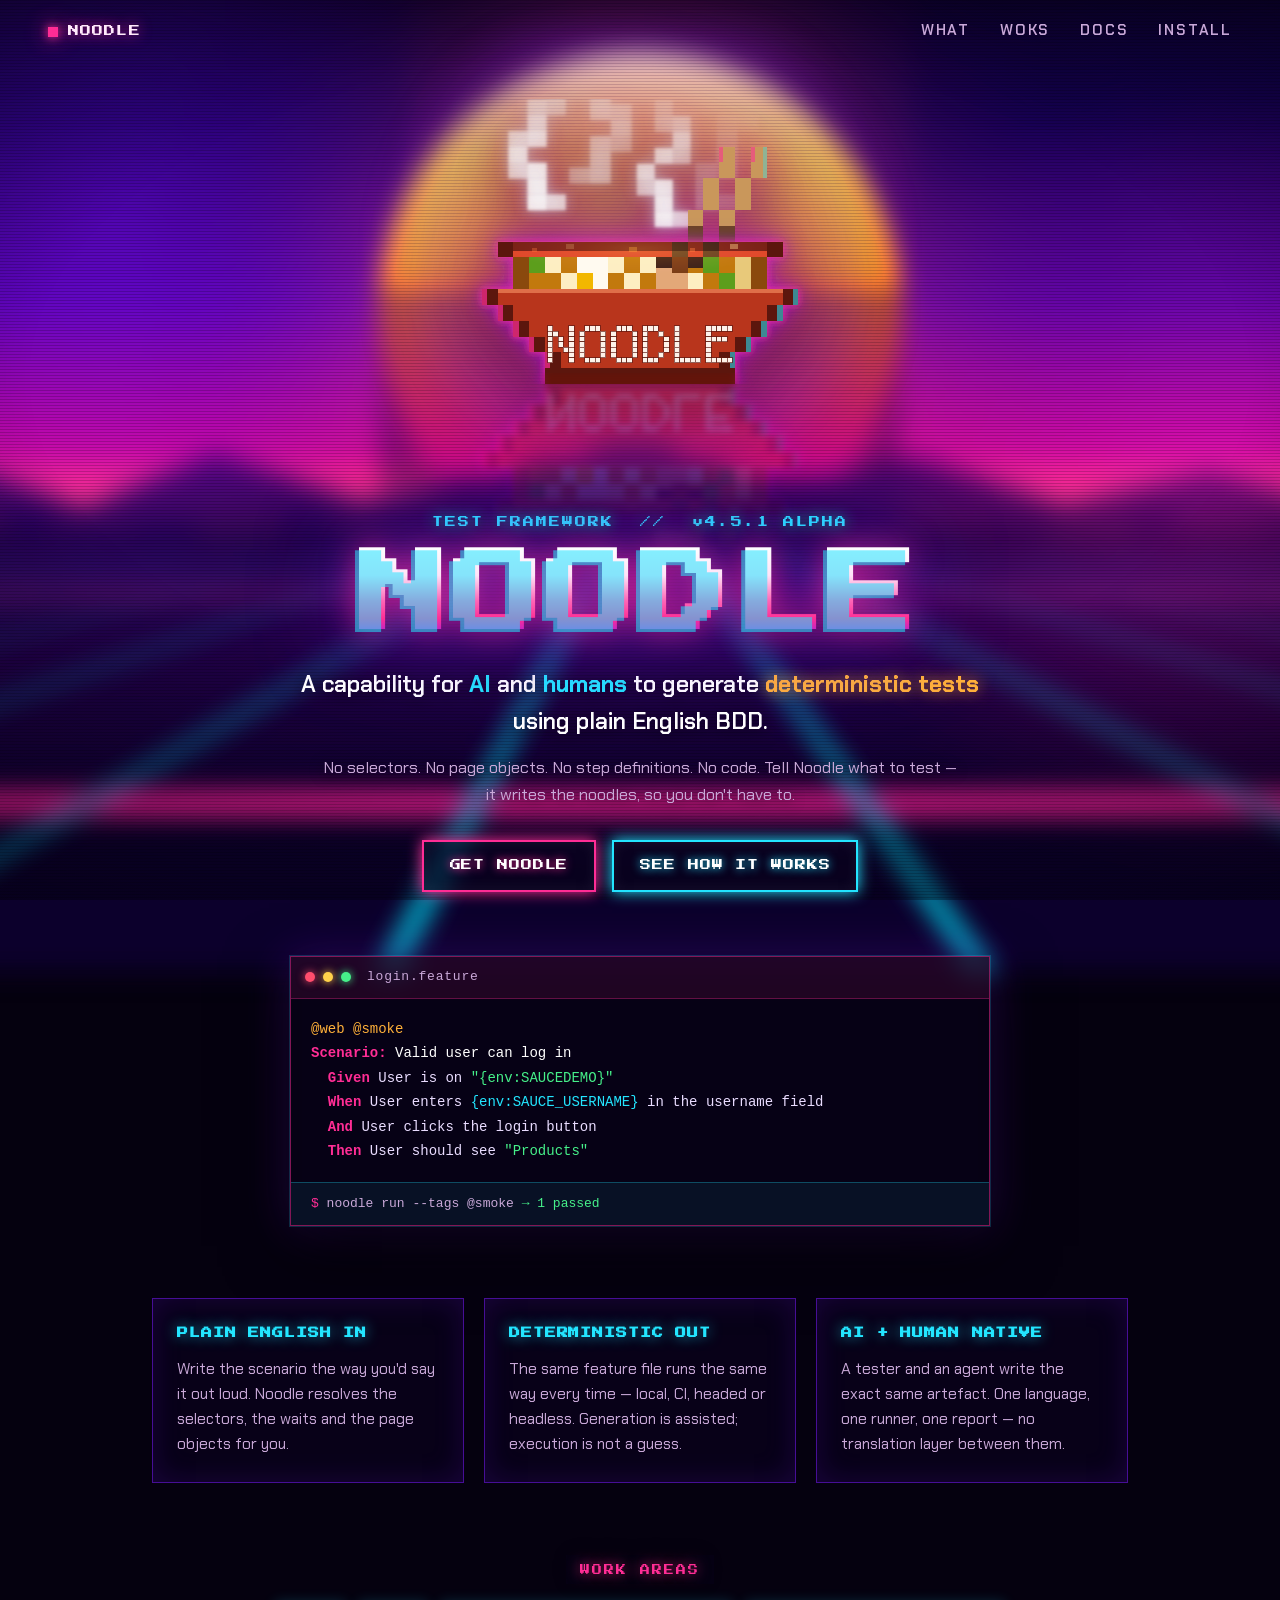
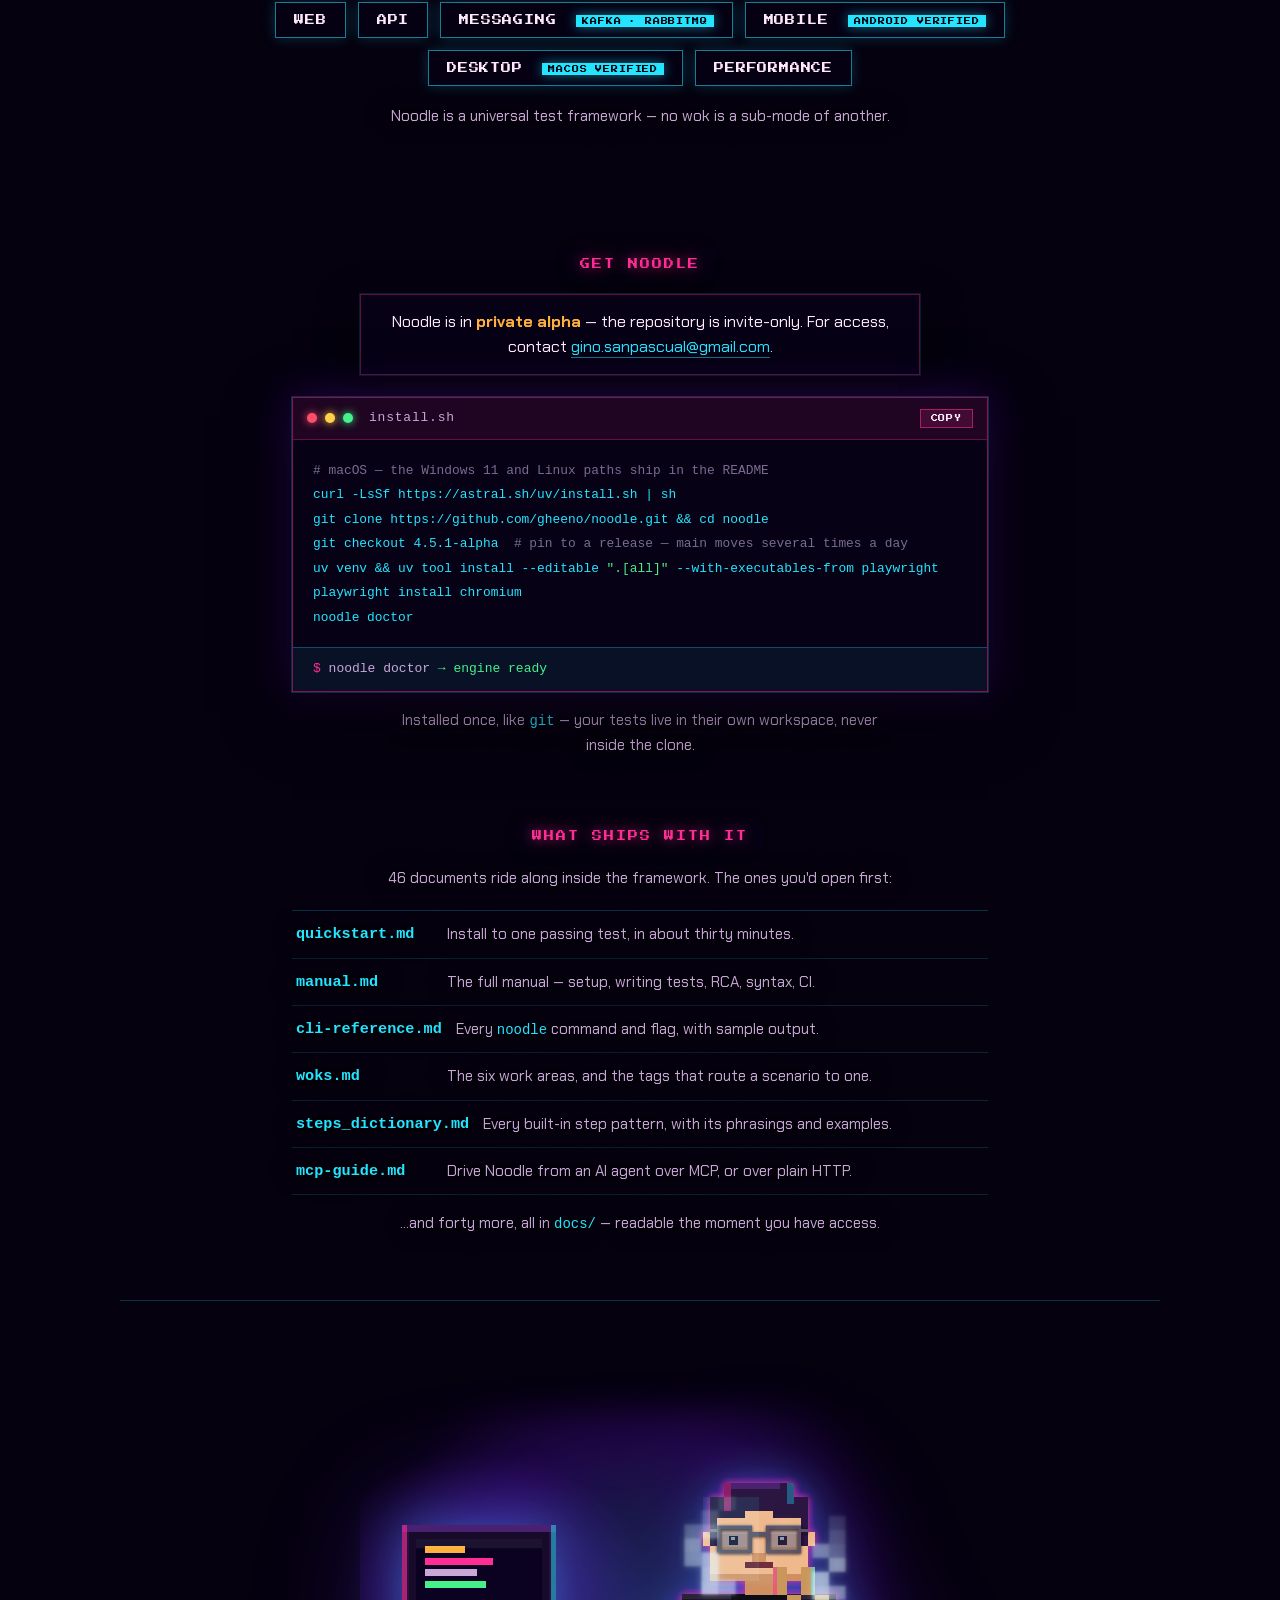
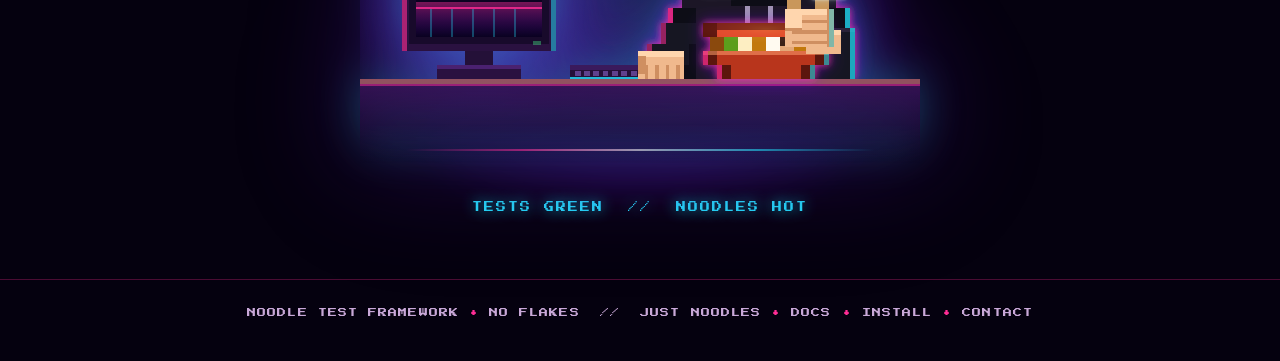
==== index.html @ cbca73c9 "NLANDING_0018 style:bumps the page to the 4.5.1-alpha release Tracks the new release tag across ever" ====
<!DOCTYPE html>
<html lang="en">
<head>
<meta charset="utf-8">
<meta name="viewport" content="width=device-width, initial-scale=1">
<title>Noodle — deterministic tests in plain English</title>
<meta name="description" content="Noodle test framework — a capability for AI and humans to generate deterministic tests using plain English BDD.">
<meta name="theme-color" content="#0b0221">

<meta property="og:title" content="Noodle — deterministic tests in plain English">
<meta property="og:description" content="A capability for AI and humans to generate deterministic tests using plain English BDD.">
<meta property="og:type" content="website">
<meta property="og:url" content="https://gheeno.github.io/noodle-landing/">
<meta property="og:image" content="https://gheeno.github.io/noodle-landing/assets/img/og-cover.png">
<meta property="og:image:width" content="1200">
<meta property="og:image:height" content="630">
<meta property="og:image:alt" content="Noodle — a pixel-art bowl of ramen over a synthwave horizon">
<meta name="twitter:card" content="summary_large_image">

<link rel="icon" href="assets/img/favicon.svg" type="image/svg+xml">
<link rel="preload" href="assets/fonts/press-start-2p-400.woff2" as="font" type="font/woff2" crossorigin>
<link rel="preload" href="assets/fonts/chakra-petch-600.woff2" as="font" type="font/woff2" crossorigin>
<link rel="stylesheet" href="assets/css/styles.css">
</head>
<body>

<!-- ============ blurred synthwave scene (background) ============ -->
<div class="scene" aria-hidden="true">
  <div class="sky"></div>
  <div class="stars"></div>
  <div class="sun"></div>
  <div class="city"></div>
  <div class="ridge"></div>
  <div class="floor"><div class="floor-grid"></div></div>
  <div class="haze haze-a"></div>
  <div class="haze haze-b"></div>
</div>

<!-- ============ crisp CRT overlay (not blurred) ============ -->
<div class="crt" aria-hidden="true">
  <div class="scanlines"></div>
  <div class="vignette"></div>
</div>

<!-- ============ foreground ============ -->
<header class="topbar">
  <a class="brand" href="#top">
    <span class="brand-dot"></span>
    <span class="brand-name">NOODLE</span>
  </a>
  <nav class="topnav">
    <a href="#what">What</a>
    <a href="#woks">Woks</a>
    <a href="#docs">Docs</a>
    <a href="#install">Install</a>
  </nav>
</header>

<main id="top">

  <section class="hero">

    <div class="logo-stage" data-parallax="18">
      <div class="logo-halo"></div>
      <img class="logo" src="assets/img/noodle-bowl-hot.svg"
           alt="Noodle: a pixel-art ramen bowl with steam rising from it"
           width="320" height="240">
      <img class="logo-reflection" src="assets/img/noodle-bowl-hot.svg" alt="" aria-hidden="true">
    </div>

    <!-- Tracks the latest release tag (`git tag --sort=-v:refname | head -1`),
         not main. The README tells pilot testers to pin to a tag, so main's
         version is never the one anyone is actually running. -->
    <p class="kicker">TEST FRAMEWORK &nbsp;//&nbsp; v4.5.1 ALPHA</p>

    <h1 class="wordmark" data-parallax="8">
      <span class="wordmark-text" data-text="NOODLE">NOODLE</span>
    </h1>

    <p class="tagline">
      A capability for <b>AI</b> and <b>humans</b> to generate
      <b class="hot">deterministic tests</b> using plain&nbsp;English&nbsp;BDD.
    </p>

    <p class="subtagline">
      No selectors. No page objects. No step definitions. No code.
      Tell Noodle what to test &mdash; it writes the noodles, so you don't have to.
    </p>

    <div class="cta-row">
      <a class="btn btn-hot" href="#install">GET NOODLE</a>
      <a class="btn btn-cool" href="#what">SEE HOW IT WORKS</a>
    </div>

    <div class="code-card" data-parallax="5">
      <div class="code-bar">
        <span class="led led-r"></span><span class="led led-y"></span><span class="led led-g"></span>
        <span class="code-file">login.feature</span>
      </div>
<pre class="code"><code><span class="c-tag">@web @smoke</span>
<span class="c-key">Scenario:</span> <span class="c-txt">Valid user can log in</span>
  <span class="c-key">Given</span> User is on <span class="c-str">"{env:SAUCEDEMO}"</span>
  <span class="c-key">When</span> User enters <span class="c-var">{env:SAUCE_USERNAME}</span> in the username field
  <span class="c-key">And</span> User clicks the login button
  <span class="c-key">Then</span> User should see <span class="c-str">"Products"</span></code></pre>
      <div class="code-foot"><span class="prompt">$</span> noodle run --tags @smoke <span class="ok">&rarr; 1 passed</span></div>
    </div>

  </section>

  <section class="strip" id="what">
    <article class="card">
      <h2>PLAIN ENGLISH IN</h2>
      <p>Write the scenario the way you'd say it out loud. Noodle resolves the
      selectors, the waits and the page objects for you.</p>
    </article>
    <article class="card">
      <h2>DETERMINISTIC OUT</h2>
      <p>The same feature file runs the same way every time &mdash; local, CI,
      headed or headless. Generation is assisted; execution is not a guess.</p>
    </article>
    <article class="card">
      <h2>AI + HUMAN NATIVE</h2>
      <p>A tester and an agent write the exact same artefact. One language,
      one runner, one report &mdash; no translation layer between them.</p>
    </article>
  </section>

  <section class="woks" id="woks">
    <p class="woks-label">WORK AREAS</p>
    <ul class="wok-list">
      <li>WEB</li>
      <li>API</li>
      <li>MESSAGING <span class="wok-note">KAFKA &middot; RABBITMQ</span></li>
      <li>MOBILE <span class="wok-note">ANDROID VERIFIED</span></li>
      <li>DESKTOP <span class="wok-note">MACOS VERIFIED</span></li>
      <li>PERFORMANCE</li>
    </ul>
    <p class="woks-note">Noodle is a universal test framework &mdash; no wok is a sub-mode of another.</p>
  </section>

  <section class="install" id="install">
    <p class="section-label">GET NOODLE</p>

    <p class="gate">
      Noodle is in <b>private alpha</b> &mdash; the repository is invite-only.
      For access, contact
      <a href="mailto:gino.sanpascual@gmail.com">gino.sanpascual@gmail.com</a>.
    </p>

    <div class="code-card">
      <div class="code-bar">
        <span class="led led-r"></span><span class="led led-y"></span><span class="led led-g"></span>
        <span class="code-file">install.sh</span>
        <button class="copy-btn" type="button" data-copy="#install-cmd">COPY</button>
      </div>
<pre class="code" id="install-cmd"><code><span class="c-cm"># macOS &mdash; the Windows 11 and Linux paths ship in the README</span>
curl -LsSf https://astral.sh/uv/install.sh | sh
git clone https://github.com/gheeno/noodle.git &amp;&amp; cd noodle
git checkout 4.5.1-alpha  <span class="c-cm"># pin to a release &mdash; main moves several times a day</span>
uv venv &amp;&amp; uv tool install --editable <span class="c-str">".[all]"</span> --with-executables-from playwright
playwright install chromium
noodle doctor</code></pre>
      <div class="code-foot"><span class="prompt">$</span> noodle doctor <span class="ok">&rarr; engine ready</span></div>
    </div>

    <p class="gate-note">
      Installed once, like <code>git</code> &mdash; your tests live in their own
      workspace, never inside the clone.
    </p>
  </section>

  <section class="docs" id="docs">
    <p class="section-label">WHAT SHIPS WITH IT</p>
    <p class="docs-intro">
      46 documents ride along inside the framework. The ones you'd open first:
    </p>

    <ul class="docs-list">
      <li><b>quickstart.md</b> <span>Install to one passing test, in about thirty minutes.</span></li>
      <li><b>manual.md</b> <span>The full manual &mdash; setup, writing tests, RCA, syntax, CI.</span></li>
      <li><b>cli-reference.md</b> <span>Every <code>noodle</code> command and flag, with sample output.</span></li>
      <li><b>woks.md</b> <span>The six work areas, and the tags that route a scenario to one.</span></li>
      <li><b>steps_dictionary.md</b> <span>Every built-in step pattern, with its phrasings and examples.</span></li>
      <li><b>mcp-guide.md</b> <span>Drive Noodle from an AI agent over MCP, or over plain HTTP.</span></li>
    </ul>

    <p class="docs-note">
      &hellip;and forty more, all in <code>docs/</code> &mdash; readable
      the moment you have access.
    </p>
  </section>

  <section class="desk" id="desk">
    <div class="desk-stage" data-parallax="10">
      <img class="desk-art" src="assets/img/guy-eating-ramen.svg"
           alt="Pixel art: a developer in glasses eating a bowl of ramen at his desk while a passing test run glows green on his CRT monitor"
           width="480" height="360" loading="lazy" decoding="async">
    </div>
    <p class="desk-caption">TESTS GREEN &nbsp;//&nbsp; NOODLES HOT</p>
  </section>

</main>

<footer class="footer">
  <span>NOODLE TEST FRAMEWORK</span>
  <span class="sep">&bull;</span>
  <span>NO FLAKES &nbsp;//&nbsp; JUST NOODLES</span>
  <span class="sep">&bull;</span>
  <a href="#docs">DOCS</a>
  <span class="sep">&bull;</span>
  <a href="#install">INSTALL</a>
  <span class="sep">&bull;</span>
  <a href="mailto:gino.sanpascual@gmail.com">CONTACT</a>
</footer>

<script src="assets/js/main.js"></script>
</body>
</html>
---- assets/css/styles.css ----
/* ==========================================================================
   Noodle — landing page
   80s synthwave / cyberpunk. Blurred scene behind, crisp pixel art in front.
   ========================================================================== */

/* --- self-hosted fonts (SIL Open Font License, see assets/fonts/README.md) --- */

@font-face {
  font-family: 'Press Start 2P';
  src: url('../fonts/press-start-2p-400.woff2') format('woff2');
  font-weight: 400;
  font-style: normal;
  font-display: swap;
}

@font-face {
  font-family: 'Chakra Petch';
  src: url('../fonts/chakra-petch-400.woff2') format('woff2');
  font-weight: 400;
  font-style: normal;
  font-display: swap;
}

@font-face {
  font-family: 'Chakra Petch';
  src: url('../fonts/chakra-petch-600.woff2') format('woff2');
  font-weight: 600;
  font-style: normal;
  font-display: swap;
}

@font-face {
  font-family: 'Chakra Petch';
  src: url('../fonts/chakra-petch-700.woff2') format('woff2');
  font-weight: 700;
  font-style: normal;
  font-display: swap;
}

:root {
  --ink:        #05010f;
  --ink-2:      #0b0221;
  --magenta:    #ff2d95;
  --cyan:       #23e5ff;
  --violet:     #7a1bff;
  --amber:      #ffb03a;
  --paper:      #ffe9fb;
  --paper-dim:  #c9a8d8;

  --pixel: 'Press Start 2P', 'Courier New', monospace;
  --ui:    'Chakra Petch', 'Trebuchet MS', system-ui, sans-serif;
  --mono:  ui-monospace, 'SF Mono', 'JetBrains Mono', Menlo, Consolas, monospace;

  --horizon: 60%;
}

* { box-sizing: border-box; }

[hidden] { display: none !important; }

html { scroll-behavior: smooth; }

body {
  margin: 0;
  min-height: 100vh;
  background: var(--ink);
  color: var(--paper);
  font-family: var(--ui);
  font-size: 17px;
  line-height: 1.6;
  overflow-x: hidden;
  -webkit-font-smoothing: antialiased;
}

/* ==========================================================================
   1. The scene — everything in here is blurred
   ========================================================================== */

.scene {
  position: fixed;
  inset: -8%;                       /* overscan so blurred edges stay off-screen */
  z-index: 0;
  overflow: hidden;
  filter: blur(13px) saturate(1.45);
  transform: translateZ(0);
}

.sky {
  position: absolute;
  inset: 0;
  background:
    linear-gradient(180deg,
      #04010d   0%,
      #10033a  18%,
      #3d0a78  36%,
      #94157a  50%,
      #ff5f7d  57%,
      #ffc861  60%,
      #2a0246  64%,
      #12022c 100%);
}

.stars {
  position: absolute;
  left: 0; right: 0; top: 0; height: 46%;
  background-image:
    radial-gradient(2px 2px at 12% 18%, #fff, transparent),
    radial-gradient(2px 2px at 27% 42%, #cfe9ff, transparent),
    radial-gradient(2px 2px at 41%  9%, #fff, transparent),
    radial-gradient(3px 3px at 58% 27%, #ffd6f2, transparent),
    radial-gradient(2px 2px at 71% 13%, #fff, transparent),
    radial-gradient(2px 2px at 83% 35%, #cfe9ff, transparent),
    radial-gradient(2px 2px at 92% 20%, #fff, transparent),
    radial-gradient(2px 2px at 5%  48%, #fff, transparent);
  opacity: .8;
}

/* the big sinking sun */
.sun {
  position: absolute;
  left: 50%;
  bottom: calc(100% - var(--horizon) - 2%);
  width: 58vmin;
  height: 58vmin;
  transform: translateX(-50%);
  border-radius: 50%;
  background: linear-gradient(180deg,
    #fffbd6  0%,
    #ffe066 20%,
    #ff9a3d 46%,
    #ff2d95 76%,
    #c81ad6 100%);
  box-shadow: 0 0 22vmin rgba(255, 90, 140, .55);
}

.sun::after {                       /* the classic banding across the lower half */
  content: '';
  position: absolute;
  inset: 44% 0 0 0;
  background: repeating-linear-gradient(180deg,
    transparent 0 11px,
    rgba(22, 2, 48, .9) 11px 20px);
}

/* skyline sitting on the horizon */
.city {
  position: absolute;
  left: -5%; right: -5%;
  top: calc(var(--horizon) - 70px);
  height: 70px;
  background: linear-gradient(180deg, #2b0a52, #150330);
  clip-path: polygon(
    0% 100%,  0% 62%,  3% 62%,  3% 40%,  7% 40%,  7% 72%, 11% 72%,
    11% 30%, 14% 30%, 14% 66%, 19% 66%, 19% 48%, 23% 48%, 23% 78%,
    28% 78%, 28% 34%, 31% 34%, 31% 70%, 36% 70%, 36% 55%, 40% 55%,
    40% 80%, 45% 80%, 45% 26%, 48% 26%, 48% 64%, 53% 64%, 53% 44%,
    57% 44%, 57% 76%, 62% 76%, 62% 36%, 66% 36%, 66% 68%, 71% 68%,
    71% 50%, 75% 50%, 75% 82%, 80% 82%, 80% 32%, 83% 32%, 83% 70%,
    88% 70%, 88% 54%, 92% 54%, 92% 74%, 96% 74%, 96% 44%, 100% 44%,
    100% 100%);
}

/* mountain ridge just behind it */
.ridge {
  position: absolute;
  left: -5%; right: -5%;
  top: calc(var(--horizon) - 130px);
  height: 130px;
  background: linear-gradient(180deg, rgba(58, 10, 96, .9), rgba(20, 3, 48, .95));
  clip-path: polygon(
    0% 100%, 0% 70%, 9% 34%, 16% 62%, 24% 22%, 33% 58%, 41% 40%,
    50% 8%, 58% 46%, 67% 26%, 76% 60%, 85% 36%, 93% 64%, 100% 46%,
    100% 100%);
}

/* neon horizon line */
.city::after {
  content: '';
  position: absolute;
  left: 0; right: 0; bottom: -3px;
  height: 3px;
  background: linear-gradient(90deg, var(--cyan), #fff, var(--magenta));
}

/* the perspective floor */
.floor {
  position: absolute;
  left: 0; right: 0;
  top: var(--horizon);
  bottom: 0;
  overflow: hidden;
  perspective: 190px;
  perspective-origin: 50% 0%;
  background: linear-gradient(180deg, #22043f 0%, #0a0120 70%);
}

.floor-grid {
  position: absolute;
  left: -60%; right: -60%;
  top: 0;
  height: 340%;
  transform: rotateX(70deg);
  transform-origin: 50% 0;
  background-image:
    repeating-linear-gradient(90deg, rgba(60, 240, 255, .9) 0 3px, transparent 3px 84px),
    repeating-linear-gradient(0deg,  rgba(255, 60, 160, .9) 0 3px, transparent 3px 84px);
  animation: floor-scroll 2.4s linear infinite;
}

@keyframes floor-scroll {
  to { background-position: 0 84px, 0 84px; }
}

/* drifting colour haze */
.haze {
  position: absolute;
  width: 70vmax;
  height: 70vmax;
  border-radius: 50%;
  mix-blend-mode: screen;
  opacity: .3;
}

.haze-a {
  left: -18vmax; top: -12vmax;
  background: radial-gradient(circle, rgba(122, 27, 255, .85), transparent 62%);
  animation: drift-a 22s ease-in-out infinite alternate;
}

.haze-b {
  right: -22vmax; top: 8vmax;
  background: radial-gradient(circle, rgba(255, 45, 149, .7), transparent 62%);
  animation: drift-b 27s ease-in-out infinite alternate;
}

@keyframes drift-a { to { transform: translate3d(12vmax, 8vmax, 0) scale(1.15); } }
@keyframes drift-b { to { transform: translate3d(-14vmax, 6vmax, 0) scale(1.1); } }

/* ==========================================================================
   2. CRT overlay — sharp, sits above the blur, below the content
   ========================================================================== */

.crt {
  position: fixed;
  inset: 0;
  z-index: 1;
  pointer-events: none;
}

.scanlines {
  position: absolute;
  inset: 0;
  background: repeating-linear-gradient(180deg,
    rgba(0, 0, 0, .30) 0 1px,
    transparent 1px 3px);
  opacity: .6;
}

.vignette {
  position: absolute;
  inset: 0;
  background: radial-gradient(125% 95% at 50% 42%,
    transparent 38%, rgba(3, 0, 12, .82) 100%);
}

/* one-off CRT power-on wipe */
body.booting main,
body.booting .topbar,
body.booting .footer { animation: boot-in .9s ease-out both; }

@keyframes boot-in {
  0%   { opacity: 0; transform: scaleY(.004); filter: brightness(4); }
  35%  { opacity: 1; transform: scaleY(.004); filter: brightness(4); }
  60%  { transform: scaleY(1); filter: brightness(1.8); }
  100% { transform: scaleY(1); filter: brightness(1); }
}

/* ==========================================================================
   3. Foreground chrome
   ========================================================================== */

.topbar, main, .footer { position: relative; z-index: 3; }

.topbar {
  display: flex;
  align-items: center;
  justify-content: space-between;
  gap: 16px;
  padding: 18px clamp(16px, 4vw, 48px);
}

.brand {
  display: inline-flex;
  align-items: center;
  gap: 10px;
  text-decoration: none;
  font-family: var(--pixel);
  font-size: 11px;
  letter-spacing: .1em;
  color: var(--paper);
}

.brand-dot {
  width: 10px; height: 10px;
  background: var(--magenta);
  box-shadow: 0 0 10px var(--magenta), 0 0 22px var(--magenta);
  animation: blip 2.2s ease-in-out infinite;
}

@keyframes blip { 0%, 100% { opacity: 1; } 50% { opacity: .35; } }

.brand-name { text-shadow: 0 0 14px rgba(255, 45, 149, .8); }

.topnav {
  display: flex;
  gap: clamp(14px, 3vw, 30px);
  font-weight: 600;
  font-size: 15px;
  letter-spacing: .12em;
  text-transform: uppercase;
}

.topnav a {
  color: var(--paper-dim);
  text-decoration: none;
  padding-bottom: 2px;
  border-bottom: 1px solid transparent;
  transition: color .2s, border-color .2s, text-shadow .2s;
}

.topnav a:hover {
  color: var(--cyan);
  border-bottom-color: var(--cyan);
  text-shadow: 0 0 12px rgba(35, 229, 255, .9);
}

/* ==========================================================================
   4. Hero
   ========================================================================== */

.hero {
  max-width: 960px;
  margin: 0 auto;
  padding: clamp(18px, 4vh, 48px) clamp(18px, 5vw, 32px) 72px;
  text-align: center;
}

/* --- the bowl ------------------------------------------------------------ */

.logo-stage {
  position: relative;
  width: min(380px, 70vw);
  margin: 0 auto clamp(90px, 14vw, 130px);
}

.logo-halo {
  position: absolute;
  left: 50%; top: 52%;
  width: 155%; height: 155%;
  transform: translate(-50%, -50%);
  background: radial-gradient(circle,
    rgba(255, 122, 61, .26) 0%,
    rgba(255, 45, 149, .28) 34%,
    rgba(122, 27, 255, .20) 56%,
    transparent 72%);
  filter: blur(14px);
  animation: halo 3.6s ease-in-out infinite;
  pointer-events: none;
}

@keyframes halo {
  0%, 100% { opacity: .7; transform: translate(-50%, -50%) scale(1); }
  50%      { opacity: 1;  transform: translate(-50%, -50%) scale(1.09); }
}

.logo {
  position: relative;
  display: block;
  width: 100%;
  height: auto;
  image-rendering: pixelated;
  filter:
    drop-shadow(0 0 20px rgba(255, 45, 149, .55))
    drop-shadow(0 0 52px rgba(122, 27, 255, .45))
    drop-shadow(0 16px 26px rgba(0, 0, 0, .65));
  animation: float 5.5s ease-in-out infinite;
}

@keyframes float {
  0%, 100% { transform: translateY(0)     rotate(-.5deg); }
  50%      { transform: translateY(-15px) rotate(.5deg); }
}

.logo-reflection {
  position: absolute;
  left: 0;
  top: 96%;
  width: 100%;
  height: auto;
  image-rendering: pixelated;
  transform: scaleY(-1);
  opacity: .32;
  filter: blur(3px) saturate(1.4);
  -webkit-mask-image: linear-gradient(to bottom, transparent 34%, #000 100%);
  mask-image: linear-gradient(to bottom, transparent 34%, #000 100%);
  pointer-events: none;
}

/* --- wordmark ------------------------------------------------------------ */

.kicker {
  margin: 0 0 14px;
  font-family: var(--pixel);
  font-size: clamp(8px, 1.6vw, 11px);
  letter-spacing: .18em;
  color: var(--cyan);
  text-shadow:
    0 0 14px rgba(35, 229, 255, .9),
    0 2px 10px rgba(3, 0, 12, .95),
    0 0 26px rgba(3, 0, 12, .8);
}

.wordmark {
  margin: 0 0 22px;
  font-family: var(--pixel);
  font-size: clamp(2.1rem, 9.2vw, 5.6rem);
  line-height: 1.1;
  letter-spacing: .04em;
}

.wordmark-text {
  position: relative;
  display: inline-block;
  background: linear-gradient(180deg,
    #ffffff 0%, #ffe3f7 30%, #ff65b6 56%, #ff2d95 74%, #7a1bff 100%);
  -webkit-background-clip: text;
  background-clip: text;
  color: transparent;
  -webkit-text-fill-color: transparent;
  filter:
    drop-shadow(0 0 16px rgba(255, 45, 149, .65))
    drop-shadow(0 0 44px rgba(122, 27, 255, .55));
}

/* chromatic-aberration ghost */
.wordmark-text::before {
  content: attr(data-text);
  position: absolute;
  left: -4px; top: 3px;
  z-index: -1;
  color: var(--cyan);
  -webkit-text-fill-color: var(--cyan);
  background: none;
  opacity: .55;
  filter: blur(.4px);
}

.tagline {
  max-width: 720px;
  margin: 0 auto 14px;
  font-size: clamp(1.05rem, 2.4vw, 1.45rem);
  font-weight: 600;
  color: #fff;
  text-shadow: 0 2px 18px rgba(0, 0, 0, .8);
}

.tagline b { color: var(--cyan); font-weight: 700; }
.tagline .hot { color: var(--amber); text-shadow: 0 0 16px rgba(255, 176, 58, .8); }

.subtagline {
  max-width: 640px;
  margin: 0 auto 32px;
  font-size: clamp(.95rem, 1.9vw, 1.05rem);
  color: var(--paper-dim);
  text-shadow: 0 2px 14px rgba(0, 0, 0, .85);
}

/* --- buttons ------------------------------------------------------------- */

.cta-row {
  display: flex;
  flex-wrap: wrap;
  gap: 16px;
  justify-content: center;
  margin-bottom: clamp(40px, 7vw, 64px);
}

.btn {
  --glow: var(--magenta);
  position: relative;
  display: inline-block;
  padding: 15px 26px;
  font-family: var(--pixel);
  font-size: clamp(9px, 1.5vw, 11px);
  letter-spacing: .08em;
  text-decoration: none;
  color: #fff;
  background: rgba(10, 2, 30, .55);
  border: 2px solid var(--glow);
  box-shadow: 0 0 14px var(--glow), inset 0 0 14px rgba(255, 255, 255, .07);
  text-shadow: 0 0 10px var(--glow);
  backdrop-filter: blur(4px);
  transition: transform .15s, box-shadow .2s, background .2s;
}

.btn:hover {
  transform: translateY(-3px);
  background: rgba(255, 255, 255, .10);
  box-shadow: 0 0 26px var(--glow), 0 0 60px var(--glow), inset 0 0 18px rgba(255, 255, 255, .12);
}

.btn:active { transform: translateY(0); }

.btn-hot  { --glow: var(--magenta); }
.btn-cool { --glow: var(--cyan); }

/* --- code card ----------------------------------------------------------- */

.code-card {
  max-width: 700px;
  margin: 0 auto;
  text-align: left;
  background: rgba(8, 2, 24, .72);
  border: 1px solid rgba(255, 45, 149, .5);
  box-shadow:
    0 0 0 1px rgba(35, 229, 255, .18),
    0 20px 60px rgba(0, 0, 0, .7),
    0 0 42px rgba(122, 27, 255, .3);
  backdrop-filter: blur(7px);
}

.code-bar {
  display: flex;
  align-items: center;
  gap: 8px;
  padding: 10px 14px;
  border-bottom: 1px solid rgba(255, 45, 149, .3);
  background: rgba(255, 45, 149, .10);
}

.led { width: 10px; height: 10px; border-radius: 50%; }
.led-r { background: #ff4d6d; box-shadow: 0 0 8px #ff4d6d; }
.led-y { background: #ffd24a; box-shadow: 0 0 8px #ffd24a; }
.led-g { background: #46f08a; box-shadow: 0 0 8px #46f08a; }

.code-file {
  margin-left: 8px;
  font-family: var(--mono);
  font-size: 13px;
  letter-spacing: .06em;
  color: var(--paper-dim);
}

.code {
  margin: 0;
  padding: 18px 20px;
  overflow-x: auto;
  font-family: var(--mono);
  font-size: clamp(12px, 2.2vw, 14px);
  line-height: 1.75;
  color: #e9dcff;
}

.c-tag { color: var(--amber); }
.c-key { color: var(--magenta); font-weight: 600; }
.c-str { color: #46f08a; }
.c-var { color: var(--cyan); }
.c-txt { color: #fff; }

.code-foot {
  padding: 11px 20px;
  border-top: 1px solid rgba(35, 229, 255, .28);
  background: rgba(35, 229, 255, .07);
  font-family: var(--mono);
  font-size: 13px;
  color: var(--paper-dim);
}

.prompt { color: var(--magenta); }
.ok { color: #46f08a; }

/* ==========================================================================
   5. Feature strip + woks
   ========================================================================== */

.strip {
  display: grid;
  grid-template-columns: repeat(auto-fit, minmax(240px, 1fr));
  gap: 20px;
  max-width: 1040px;
  margin: 0 auto;
  padding: 0 clamp(18px, 5vw, 32px) 72px;
}

.card {
  padding: 26px 24px;
  background: rgba(10, 2, 30, .6);
  border: 1px solid rgba(122, 27, 255, .55);
  box-shadow: inset 0 0 30px rgba(122, 27, 255, .16);
  backdrop-filter: blur(6px);
  transition: transform .2s, border-color .2s, box-shadow .2s;
}

.card:hover {
  transform: translateY(-4px);
  border-color: var(--cyan);
  box-shadow: 0 0 28px rgba(35, 229, 255, .3), inset 0 0 30px rgba(35, 229, 255, .12);
}

.card h2 {
  margin: 0 0 12px;
  font-family: var(--pixel);
  font-size: 11px;
  letter-spacing: .08em;
  line-height: 1.7;
  color: var(--cyan);
  text-shadow: 0 0 14px rgba(35, 229, 255, .7);
}

.card p { margin: 0; font-size: .98rem; color: var(--paper-dim); }

.woks {
  max-width: 1040px;
  margin: 0 auto;
  padding: 0 clamp(18px, 5vw, 32px) 64px;
  text-align: center;
}

.woks-label {
  display: inline-block;
  padding: 7px 14px 6px;
  background: rgba(8, 2, 24, .7);
  backdrop-filter: blur(5px);
  margin: 0 0 18px;
  font-family: var(--pixel);
  font-size: 10px;
  letter-spacing: .2em;
  color: var(--magenta);
  text-shadow:
    0 0 14px rgba(255, 45, 149, .85),
    0 2px 10px rgba(3, 0, 12, .95),
    0 0 26px rgba(3, 0, 12, .85);
}

.wok-list {
  display: flex;
  flex-wrap: wrap;
  gap: 12px;
  justify-content: center;
  margin: 0 0 18px;
  padding: 0;
  list-style: none;
}

.wok-list li {
  padding: 9px 18px;
  font-family: var(--pixel);
  font-size: 10px;
  letter-spacing: .08em;
  color: var(--paper);
  border: 1px solid rgba(35, 229, 255, .55);
  background: rgba(8, 2, 24, .62);
  box-shadow: 0 0 14px rgba(35, 229, 255, .2);
  backdrop-filter: blur(5px);
}

/* Every wok ships. Three of them carry a chip narrowing what the wok covers —
   how far it has been verified in the wild, or which backends it speaks to —
   so the limit is stated rather than the wok hidden. */

.wok-note {
  display: inline-block;
  margin-left: 9px;
  padding: 3px 6px 2px;
  vertical-align: baseline;
  font-size: 7px;
  line-height: 1;
  letter-spacing: .12em;
  color: var(--ink);
  background: var(--cyan);
  box-shadow: 0 0 12px rgba(35, 229, 255, .5);
}

.woks-note { margin: 0; font-size: .95rem; color: var(--paper-dim); }

/* Body copy laid straight onto the scene. The sun is a fixed layer, so as the
   page scrolls it ends up behind different paragraphs; a dark halo keeps them
   readable wherever it lands. */
.woks-note,
.gate-note,
.docs-intro,
.docs-note,
.docs-list li {
  text-shadow:
    0 0 6px  rgba(3, 0, 12, 1),
    0 0 12px rgba(3, 0, 12, 1),
    0 2px 10px rgba(3, 0, 12, .95),
    0 0 26px rgba(3, 0, 12, .9);
}

/* ==========================================================================
   5b. Desk scene — the guy eating ramen at his terminal
   The art is a self-animating SVG (see the CSS inside it); everything here is
   just the stage it sits on — glow underneath, neon plinth, reflection.
   ========================================================================== */

.desk {
  max-width: 1040px;
  margin: 0 auto;
  padding: 56px clamp(18px, 5vw, 32px) 64px;
  border-top: 1px solid rgba(35, 229, 255, .22);
  text-align: center;
}

.desk-stage {
  position: relative;
  width: min(560px, 92vw);
  margin: 0 auto;
}

/* warm pool of light under the desk, same idea as the bowl's halo */
.desk-stage::before {
  content: '';
  position: absolute;
  left: 50%; top: 58%;
  width: 118%; height: 92%;
  transform: translate(-50%, -50%);
  background: radial-gradient(circle,
    rgba(35, 229, 255, .20) 0%,
    rgba(122, 27, 255, .22) 42%,
    transparent 70%);
  filter: blur(16px);
  animation: halo 4.4s ease-in-out infinite;
  pointer-events: none;
}

/* the neon line the desk stands on */
.desk-stage::after {
  content: '';
  position: absolute;
  left: 8%; right: 8%;
  bottom: 6%;
  height: 2px;
  background: linear-gradient(90deg,
    transparent, var(--magenta), #fff, var(--cyan), transparent);
  opacity: .55;
  filter: blur(.5px);
  pointer-events: none;
}

.desk-art {
  position: relative;
  display: block;
  width: 100%;
  height: auto;
  image-rendering: pixelated;
  filter:
    drop-shadow(0 0 22px rgba(35, 229, 255, .35))
    drop-shadow(0 0 54px rgba(122, 27, 255, .45))
    drop-shadow(0 14px 24px rgba(0, 0, 0, .6));
}

.desk-caption {
  margin: 22px 0 0;
  font-family: var(--pixel);
  font-size: clamp(8px, 1.6vw, 10px);
  letter-spacing: .2em;
  color: var(--cyan);
  text-shadow:
    0 0 14px rgba(35, 229, 255, .85),
    0 2px 10px rgba(3, 0, 12, .95),
    0 0 26px rgba(3, 0, 12, .85);
}

/* ==========================================================================
   6. Footer
   ========================================================================== */

.footer {
  display: flex;
  flex-wrap: wrap;
  gap: 10px;
  justify-content: center;
  padding: 26px 20px 40px;
  border-top: 1px solid rgba(255, 45, 149, .28);
  font-family: var(--pixel);
  font-size: 9px;
  letter-spacing: .12em;
  color: var(--paper-dim);
}

.footer .sep { color: var(--magenta); }

.footer a {
  color: var(--paper-dim);
  text-decoration: none;
  border-bottom: 1px solid transparent;
  transition: color .2s, border-color .2s;
}

.footer a:hover {
  color: var(--cyan);
  border-bottom-color: var(--cyan);
}

/* ==========================================================================
   5c. Install + docs
   ========================================================================== */

.install, .docs {
  max-width: 760px;
  margin: 0 auto;
  padding: 56px clamp(18px, 5vw, 32px) 8px;
  text-align: center;
}

.docs { padding-bottom: 64px; }

.section-label {
  display: inline-block;
  padding: 7px 14px 6px;
  background: rgba(8, 2, 24, .7);
  backdrop-filter: blur(5px);
  margin: 0 0 16px;
  font-family: var(--pixel);
  font-size: 10px;
  letter-spacing: .2em;
  color: var(--magenta);
  text-shadow:
    0 0 14px rgba(255, 45, 149, .85),
    0 2px 10px rgba(3, 0, 12, .95),
    0 0 26px rgba(3, 0, 12, .85);
}

/* The access notice is the one line on this section that must never be missed,
   so it gets a panel of its own rather than trusting the backdrop. */
.gate {
  margin: 0 auto 22px;
  max-width: 56ch;
  padding: 14px 22px;
  font-size: 1rem;
  color: var(--paper);
  background: rgba(8, 2, 24, .74);
  border: 1px solid rgba(255, 45, 149, .34);
  box-shadow: 0 0 0 1px rgba(35, 229, 255, .12), 0 14px 40px rgba(0, 0, 0, .55);
  backdrop-filter: blur(7px);
}

.gate b { color: var(--amber); }

.gate a, .docs-note a {
  color: var(--cyan);
  text-decoration: none;
  border-bottom: 1px solid rgba(35, 229, 255, .5);
}

.gate a:hover { text-shadow: 0 0 12px rgba(35, 229, 255, .9); }

.gate-note, .docs-intro, .docs-note {
  margin: 16px auto 0;
  max-width: 56ch;
  font-size: .95rem;
  color: var(--paper-dim);
}

.docs-intro { margin: 0 auto 20px; }

.install code, .docs code {
  font-family: var(--mono);
  font-size: .92em;
  color: var(--cyan);
}

/* --- the copy button, sitting in the code card's title bar --------------- */

.copy-btn {
  margin-left: auto;
  padding: 5px 10px;
  font-family: var(--pixel);
  font-size: 7px;
  letter-spacing: .12em;
  color: var(--paper);
  background: rgba(255, 45, 149, .16);
  border: 1px solid rgba(255, 45, 149, .55);
  cursor: pointer;
  transition: background .2s, color .2s, box-shadow .2s;
}

.copy-btn:hover {
  background: rgba(255, 45, 149, .32);
  box-shadow: 0 0 14px rgba(255, 45, 149, .55);
}

.copy-btn.is-copied {
  color: var(--ink);
  background: #46f08a;
  border-color: #46f08a;
  box-shadow: 0 0 16px rgba(70, 240, 138, .6);
}

.c-cm { color: #7b6b93; }

/* --- what ships in the box ---------------------------------------------- */

.docs-list {
  margin: 0;
  padding: 0;
  list-style: none;
  text-align: left;
  border-top: 1px solid rgba(35, 229, 255, .22);
}

.docs-list li {
  display: flex;
  flex-wrap: wrap;
  gap: 4px 14px;
  padding: 11px 4px;
  border-bottom: 1px solid rgba(35, 229, 255, .16);
  font-size: .95rem;
  color: var(--paper-dim);
}

.docs-list b {
  flex: 0 0 auto;
  min-width: 15ch;
  font-family: var(--mono);
  font-weight: 600;
  color: var(--cyan);
}

.docs-list span { flex: 1 1 22ch; }

/* ==========================================================================
   6b. Focus
   Keyboard focus has to survive a dark page with custom-painted controls, so
   it gets its own ring rather than leaning on the UA default. :focus-visible
   only, so a mouse click doesn't leave a ring behind.
   ========================================================================== */

a:focus-visible,
button:focus-visible {
  outline: 2px solid var(--cyan);
  outline-offset: 3px;
  border-radius: 1px;
}

.topnav a:focus-visible {
  color: var(--cyan);
  text-shadow: 0 0 12px rgba(35, 229, 255, .9);
}

/* The buttons already glow magenta, so a cyan ring on top of the magenta halo
   reads as mush — they take a white ring and their own hover lift instead. */
.btn:focus-visible {
  outline-color: #fff;
  outline-offset: 4px;
  transform: translateY(-3px);
  box-shadow: 0 0 26px var(--glow), 0 0 60px var(--glow), inset 0 0 18px rgba(255, 255, 255, .12);
}

.copy-btn:focus-visible { outline-color: #fff; }

/* ==========================================================================
   7. Motion / small screens
   ========================================================================== */

@media (max-width: 640px) {
  .topnav { font-size: 13px; }
  .logo-stage { margin-bottom: 86px; }
  .logo-reflection { display: none; }
}

@media (prefers-reduced-motion: reduce) {
  html { scroll-behavior: auto; }
  .floor-grid, .haze, .logo, .logo-halo, .brand-dot, .desk-stage::before,
  body.booting main, body.booting .topbar, body.booting .footer {
    animation: none !important;
  }
  .btn:hover, .card:hover { transform: none; }
}
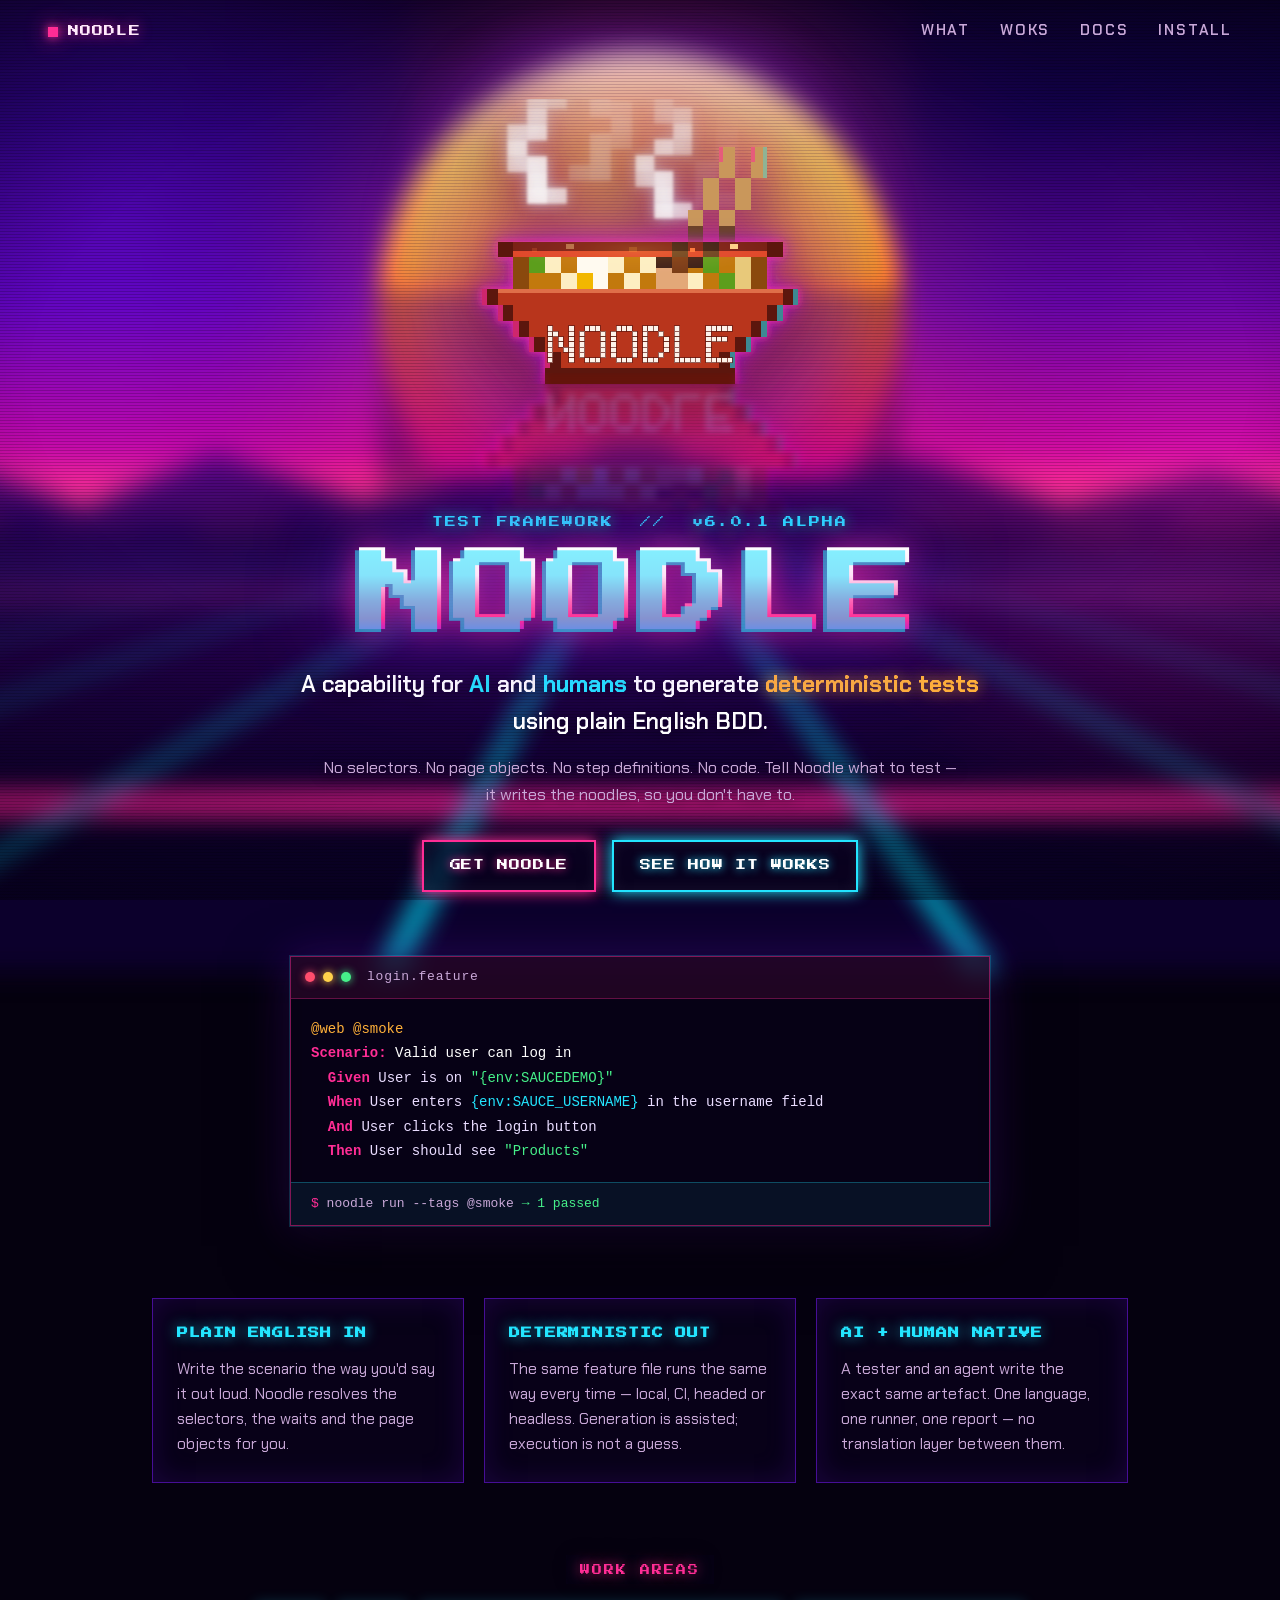
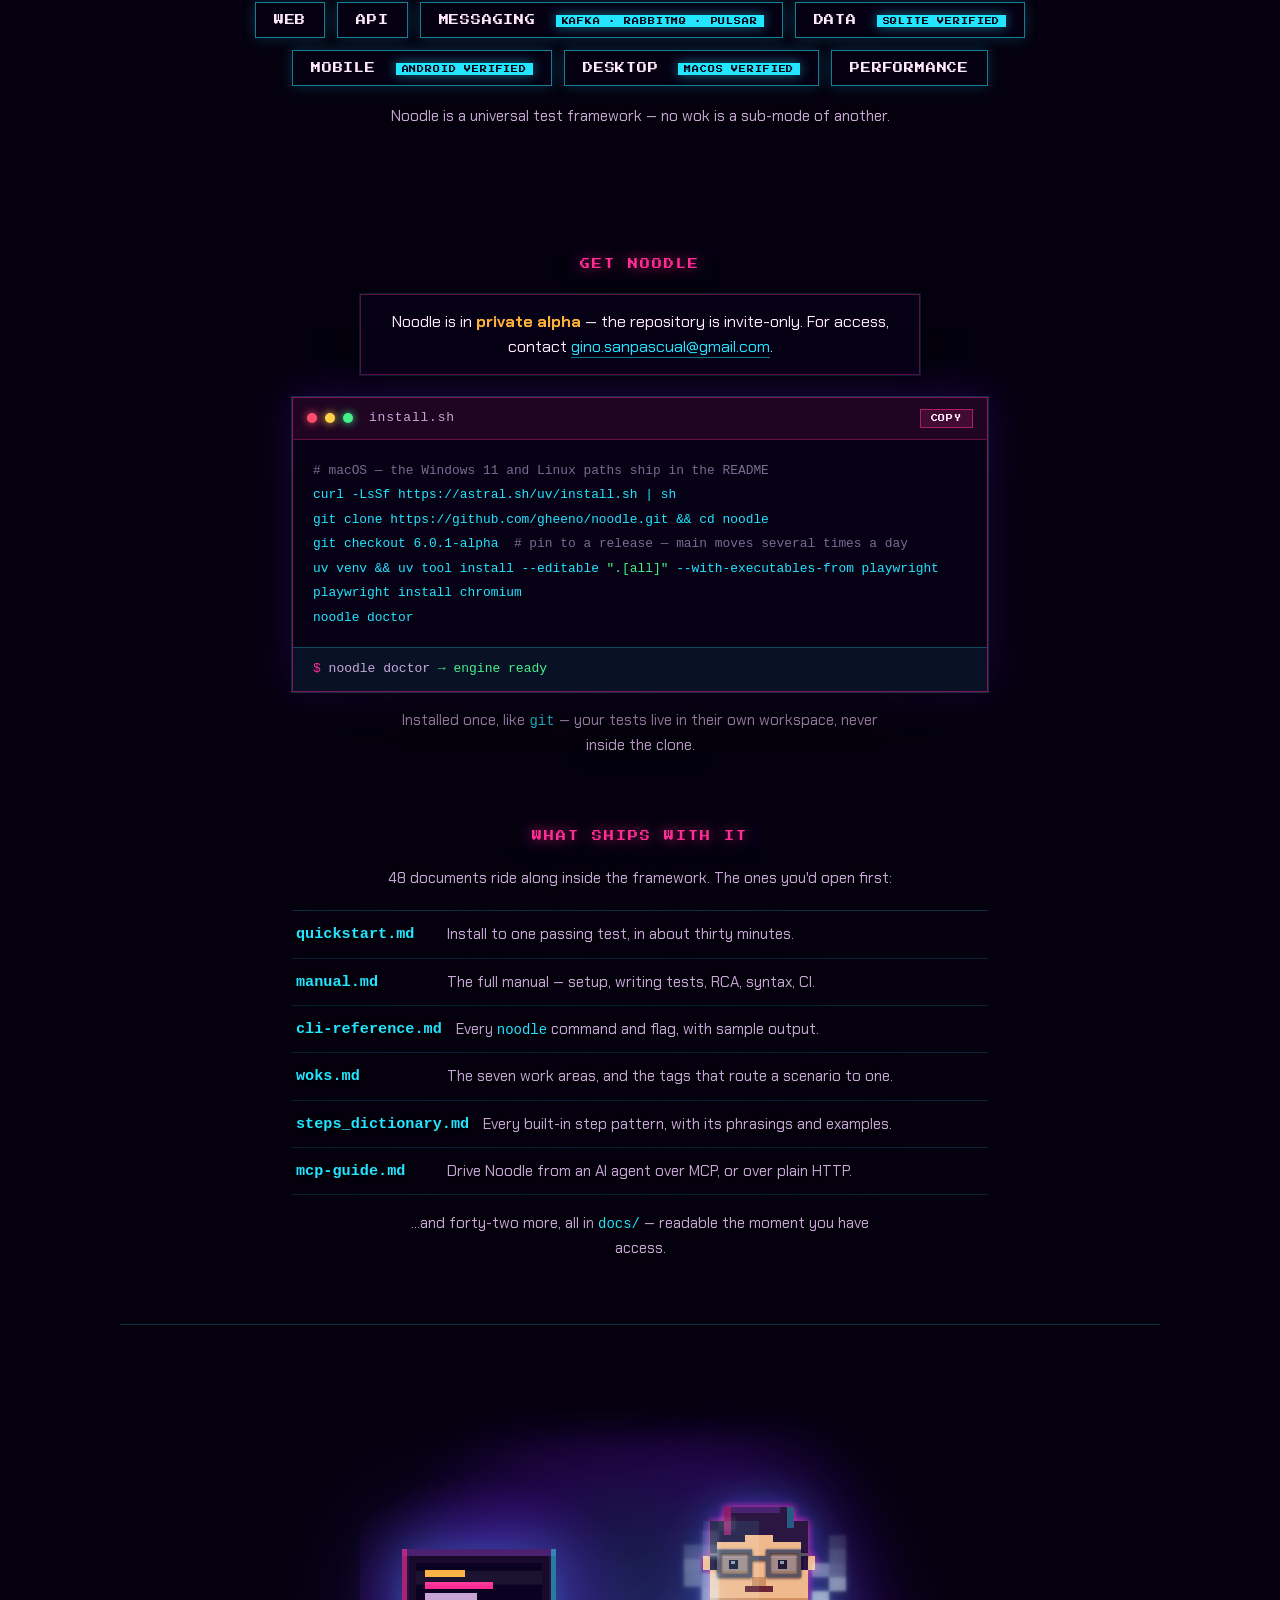
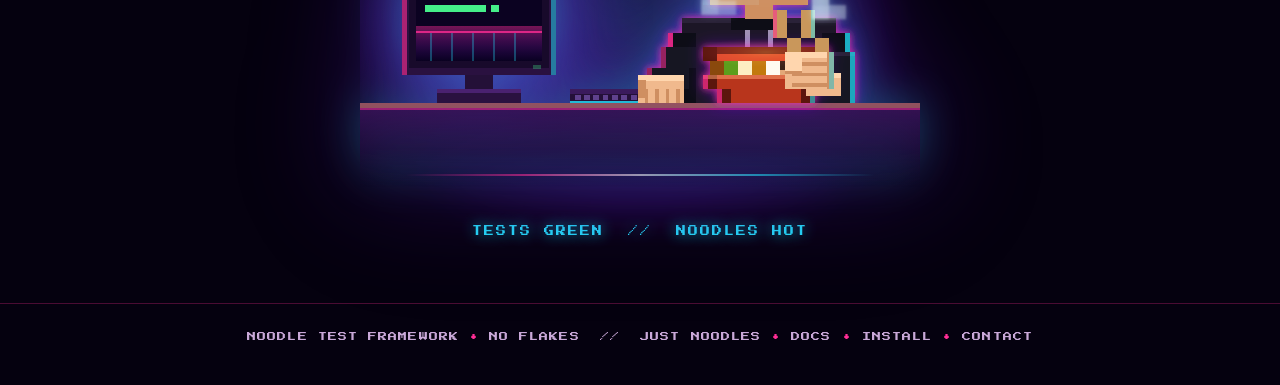
==== commit f239aee3: "NLANDING_0019 style:bumps the page to the 6.0.1-alpha release Bumps the landing page from 4.5.1-alph" ====
--- a/index.html
+++ b/index.html
@@ -71,7 +71,7 @@
     <!-- Tracks the latest release tag (`git tag --sort=-v:refname | head -1`),
          not main. The README tells pilot testers to pin to a tag, so main's
          version is never the one anyone is actually running. -->
-    <p class="kicker">TEST FRAMEWORK &nbsp;//&nbsp; v4.5.1 ALPHA</p>
+    <p class="kicker">TEST FRAMEWORK &nbsp;//&nbsp; v6.0.1 ALPHA</p>
 
     <h1 class="wordmark" data-parallax="8">
       <span class="wordmark-text" data-text="NOODLE">NOODLE</span>
@@ -131,7 +131,8 @@
     <ul class="wok-list">
       <li>WEB</li>
       <li>API</li>
-      <li>MESSAGING <span class="wok-note">KAFKA &middot; RABBITMQ</span></li>
+      <li>MESSAGING <span class="wok-note">KAFKA &middot; RABBITMQ &middot; PULSAR</span></li>
+      <li>DATA <span class="wok-note">SQLITE VERIFIED</span></li>
       <li>MOBILE <span class="wok-note">ANDROID VERIFIED</span></li>
       <li>DESKTOP <span class="wok-note">MACOS VERIFIED</span></li>
       <li>PERFORMANCE</li>
@@ -157,7 +158,7 @@
 <pre class="code" id="install-cmd"><code><span class="c-cm"># macOS &mdash; the Windows 11 and Linux paths ship in the README</span>
 curl -LsSf https://astral.sh/uv/install.sh | sh
 git clone https://github.com/gheeno/noodle.git &amp;&amp; cd noodle
-git checkout 4.5.1-alpha  <span class="c-cm"># pin to a release &mdash; main moves several times a day</span>
+git checkout 6.0.1-alpha  <span class="c-cm"># pin to a release &mdash; main moves several times a day</span>
 uv venv &amp;&amp; uv tool install --editable <span class="c-str">".[all]"</span> --with-executables-from playwright
 playwright install chromium
 noodle doctor</code></pre>
@@ -173,20 +174,20 @@
   <section class="docs" id="docs">
     <p class="section-label">WHAT SHIPS WITH IT</p>
     <p class="docs-intro">
-      46 documents ride along inside the framework. The ones you'd open first:
+      48 documents ride along inside the framework. The ones you'd open first:
     </p>
 
     <ul class="docs-list">
       <li><b>quickstart.md</b> <span>Install to one passing test, in about thirty minutes.</span></li>
       <li><b>manual.md</b> <span>The full manual &mdash; setup, writing tests, RCA, syntax, CI.</span></li>
       <li><b>cli-reference.md</b> <span>Every <code>noodle</code> command and flag, with sample output.</span></li>
-      <li><b>woks.md</b> <span>The six work areas, and the tags that route a scenario to one.</span></li>
+      <li><b>woks.md</b> <span>The seven work areas, and the tags that route a scenario to one.</span></li>
       <li><b>steps_dictionary.md</b> <span>Every built-in step pattern, with its phrasings and examples.</span></li>
       <li><b>mcp-guide.md</b> <span>Drive Noodle from an AI agent over MCP, or over plain HTTP.</span></li>
     </ul>
 
     <p class="docs-note">
-      &hellip;and forty more, all in <code>docs/</code> &mdash; readable
+      &hellip;and forty-two more, all in <code>docs/</code> &mdash; readable
       the moment you have access.
     </p>
   </section>
--- a/assets/css/styles.css
+++ b/assets/css/styles.css
@@ -664,7 +664,7 @@
   backdrop-filter: blur(5px);
 }
 
-/* Every wok ships. Three of them carry a chip narrowing what the wok covers —
+/* Every wok ships. Four of them carry a chip narrowing what the wok covers —
    how far it has been verified in the wild, or which backends it speaks to —
    so the limit is stated rather than the wok hidden. */
 
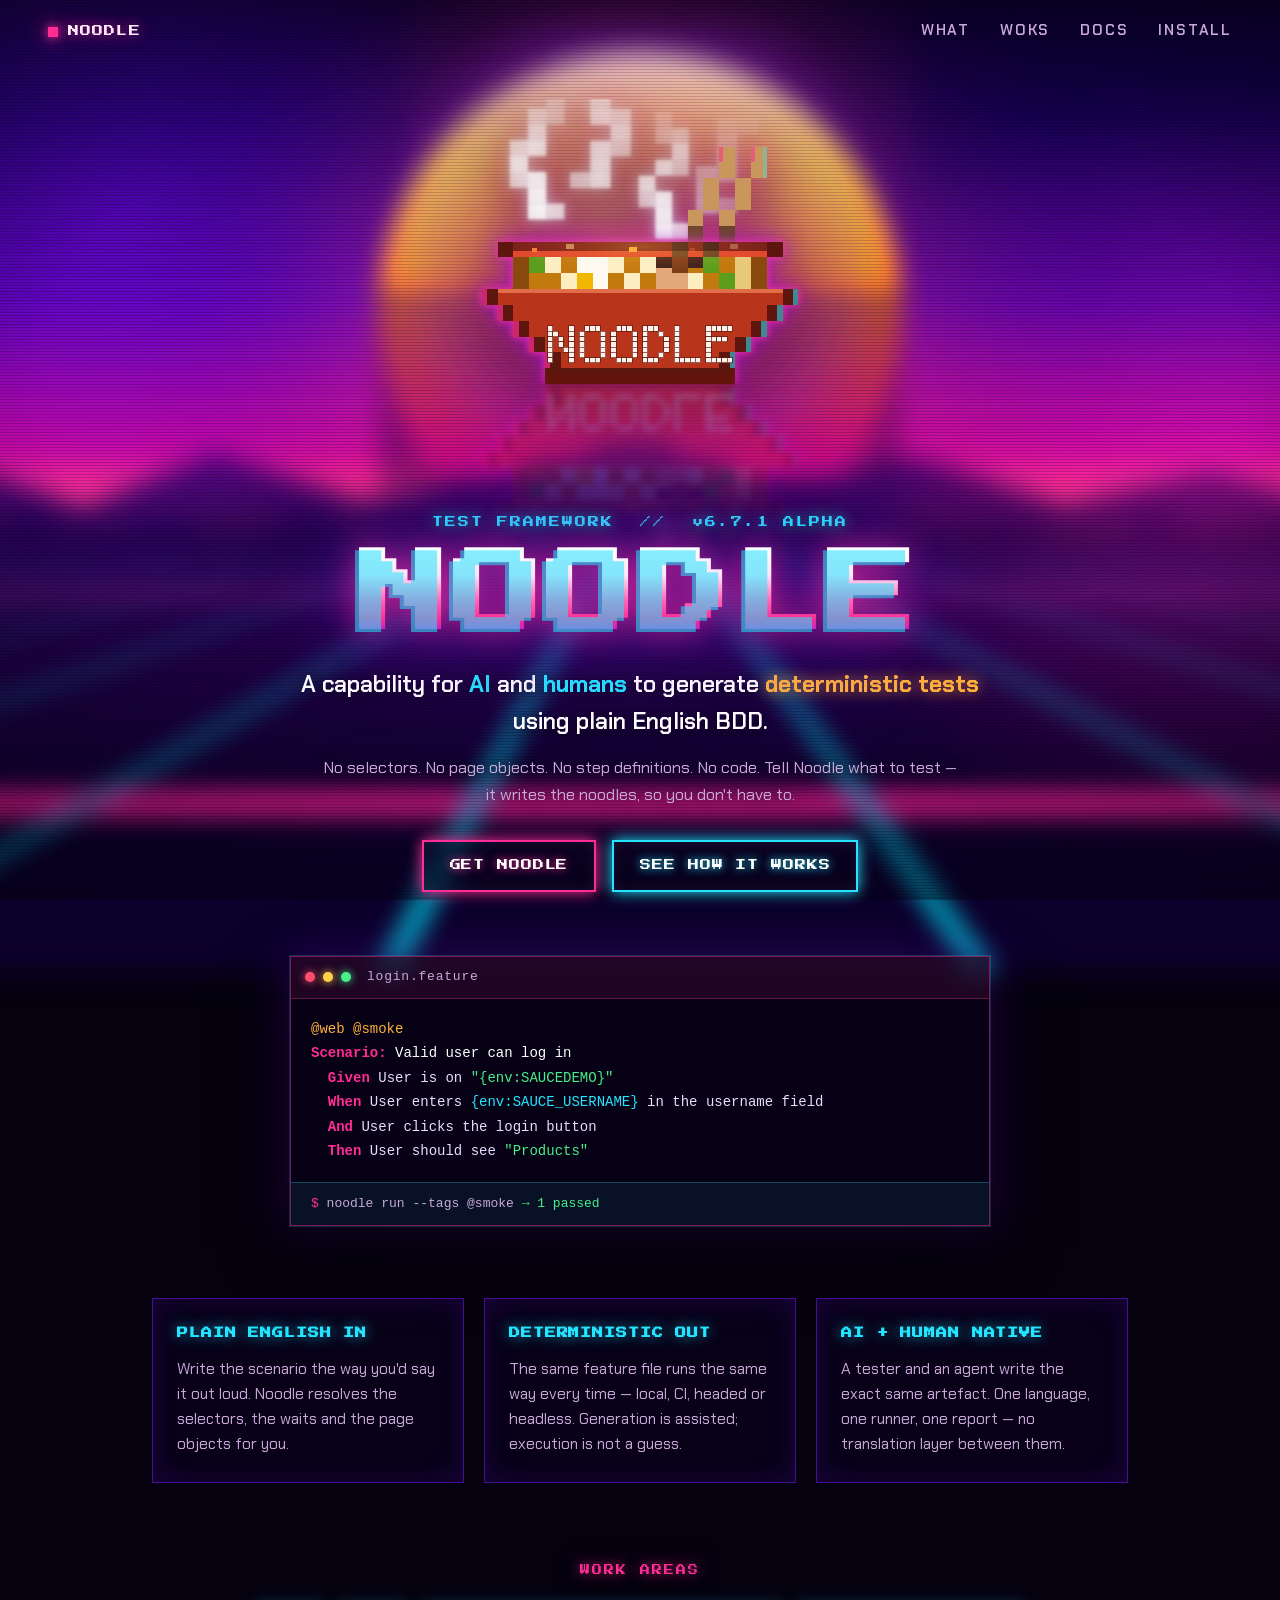
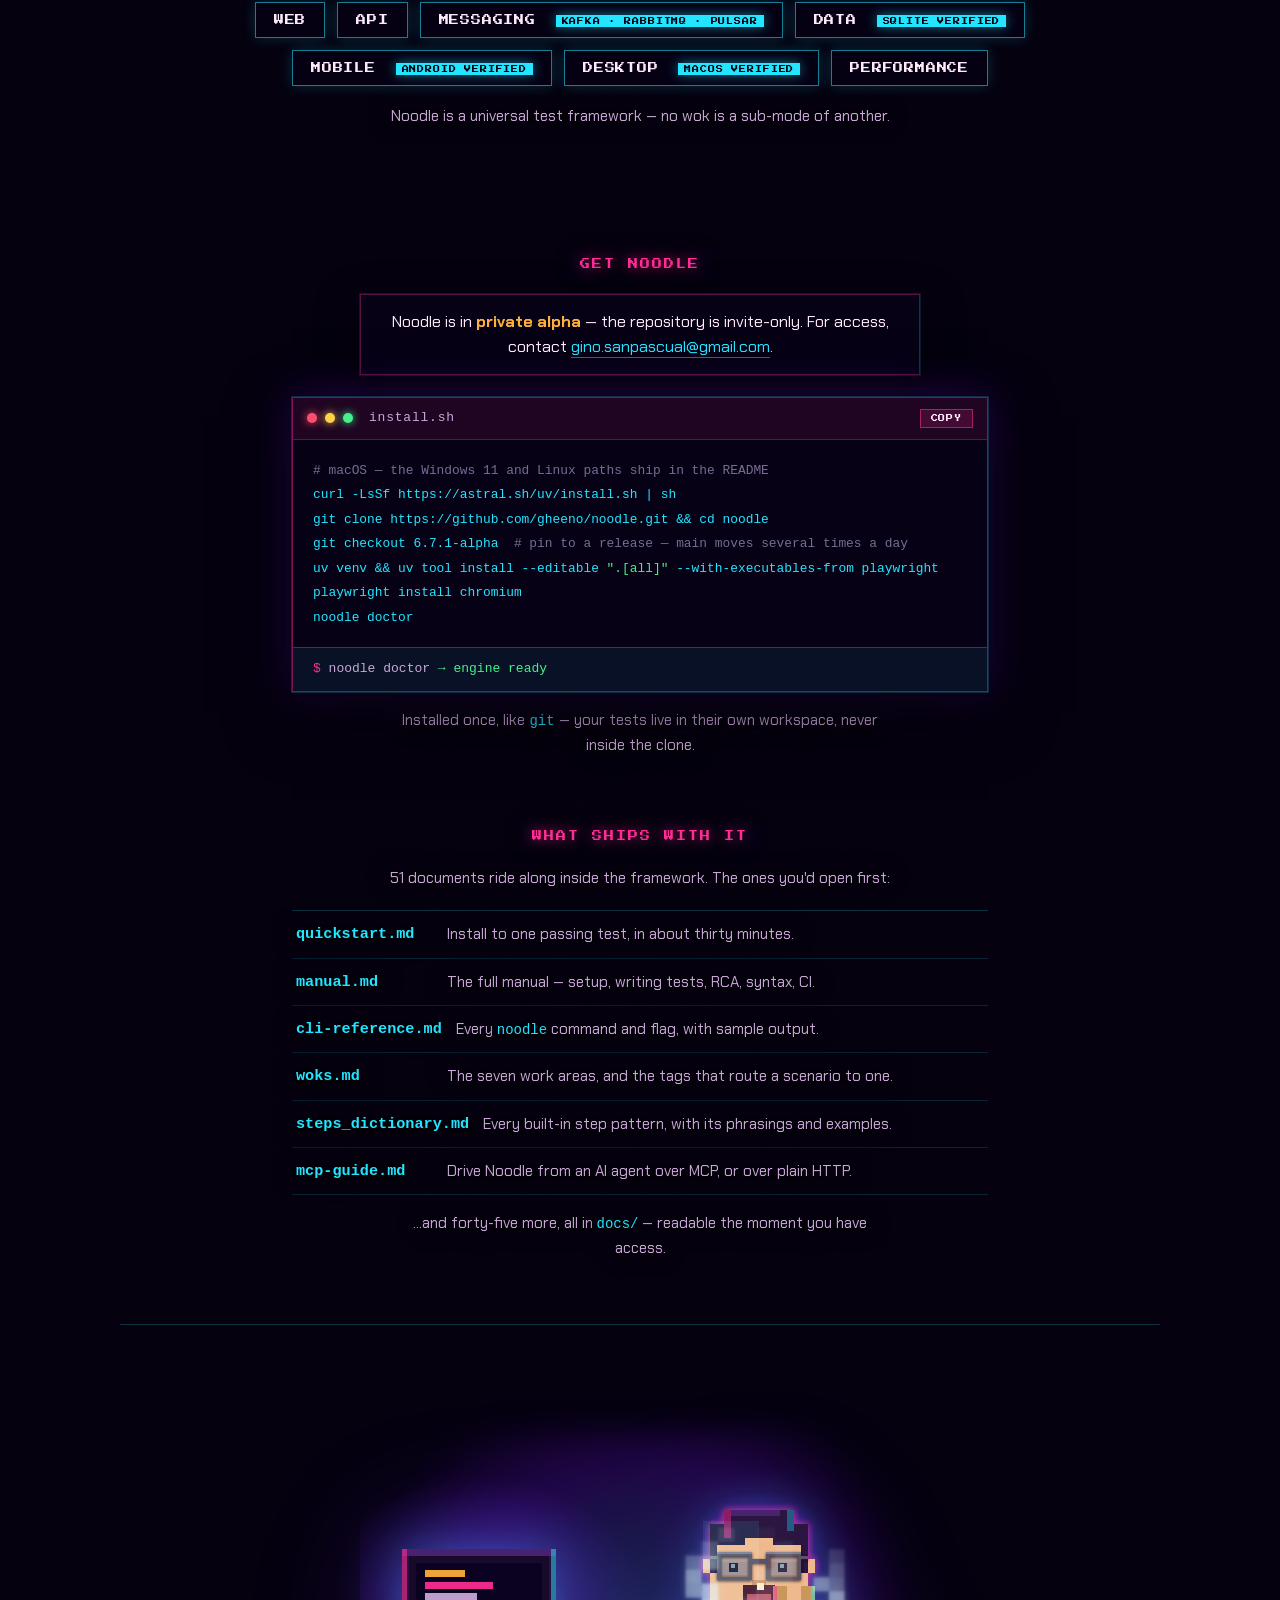
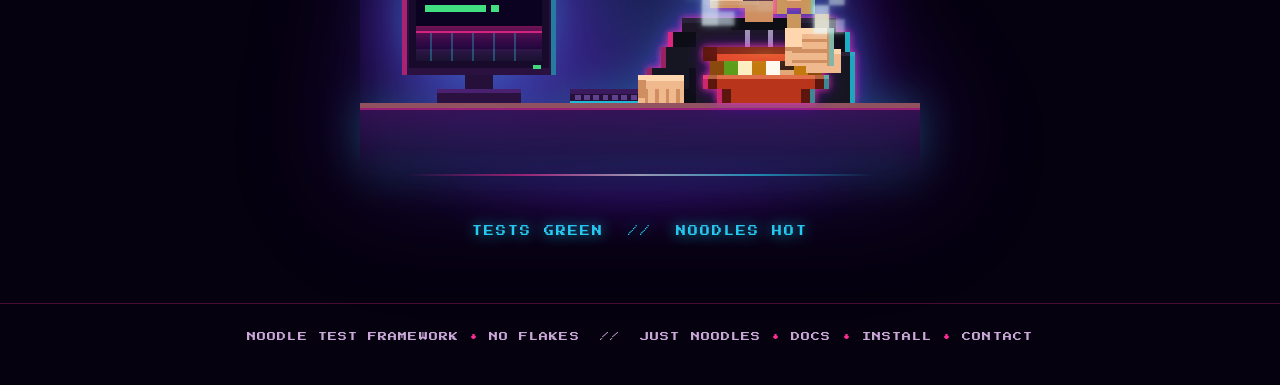
==== commit c766e41c: "NLANDING_0020 style:bumps the page to the 6.7.1-alpha release Points the page at the 6.7.1-alpha rel" ====
--- a/index.html
+++ b/index.html
@@ -71,7 +71,7 @@
     <!-- Tracks the latest release tag (`git tag --sort=-v:refname | head -1`),
          not main. The README tells pilot testers to pin to a tag, so main's
          version is never the one anyone is actually running. -->
-    <p class="kicker">TEST FRAMEWORK &nbsp;//&nbsp; v6.0.1 ALPHA</p>
+    <p class="kicker">TEST FRAMEWORK &nbsp;//&nbsp; v6.7.1 ALPHA</p>
 
     <h1 class="wordmark" data-parallax="8">
       <span class="wordmark-text" data-text="NOODLE">NOODLE</span>
@@ -158,7 +158,7 @@
 <pre class="code" id="install-cmd"><code><span class="c-cm"># macOS &mdash; the Windows 11 and Linux paths ship in the README</span>
 curl -LsSf https://astral.sh/uv/install.sh | sh
 git clone https://github.com/gheeno/noodle.git &amp;&amp; cd noodle
-git checkout 6.0.1-alpha  <span class="c-cm"># pin to a release &mdash; main moves several times a day</span>
+git checkout 6.7.1-alpha  <span class="c-cm"># pin to a release &mdash; main moves several times a day</span>
 uv venv &amp;&amp; uv tool install --editable <span class="c-str">".[all]"</span> --with-executables-from playwright
 playwright install chromium
 noodle doctor</code></pre>
@@ -174,7 +174,7 @@
   <section class="docs" id="docs">
     <p class="section-label">WHAT SHIPS WITH IT</p>
     <p class="docs-intro">
-      48 documents ride along inside the framework. The ones you'd open first:
+      51 documents ride along inside the framework. The ones you'd open first:
     </p>
 
     <ul class="docs-list">
@@ -187,7 +187,7 @@
     </ul>
 
     <p class="docs-note">
-      &hellip;and forty-two more, all in <code>docs/</code> &mdash; readable
+      &hellip;and forty-five more, all in <code>docs/</code> &mdash; readable
       the moment you have access.
     </p>
   </section>
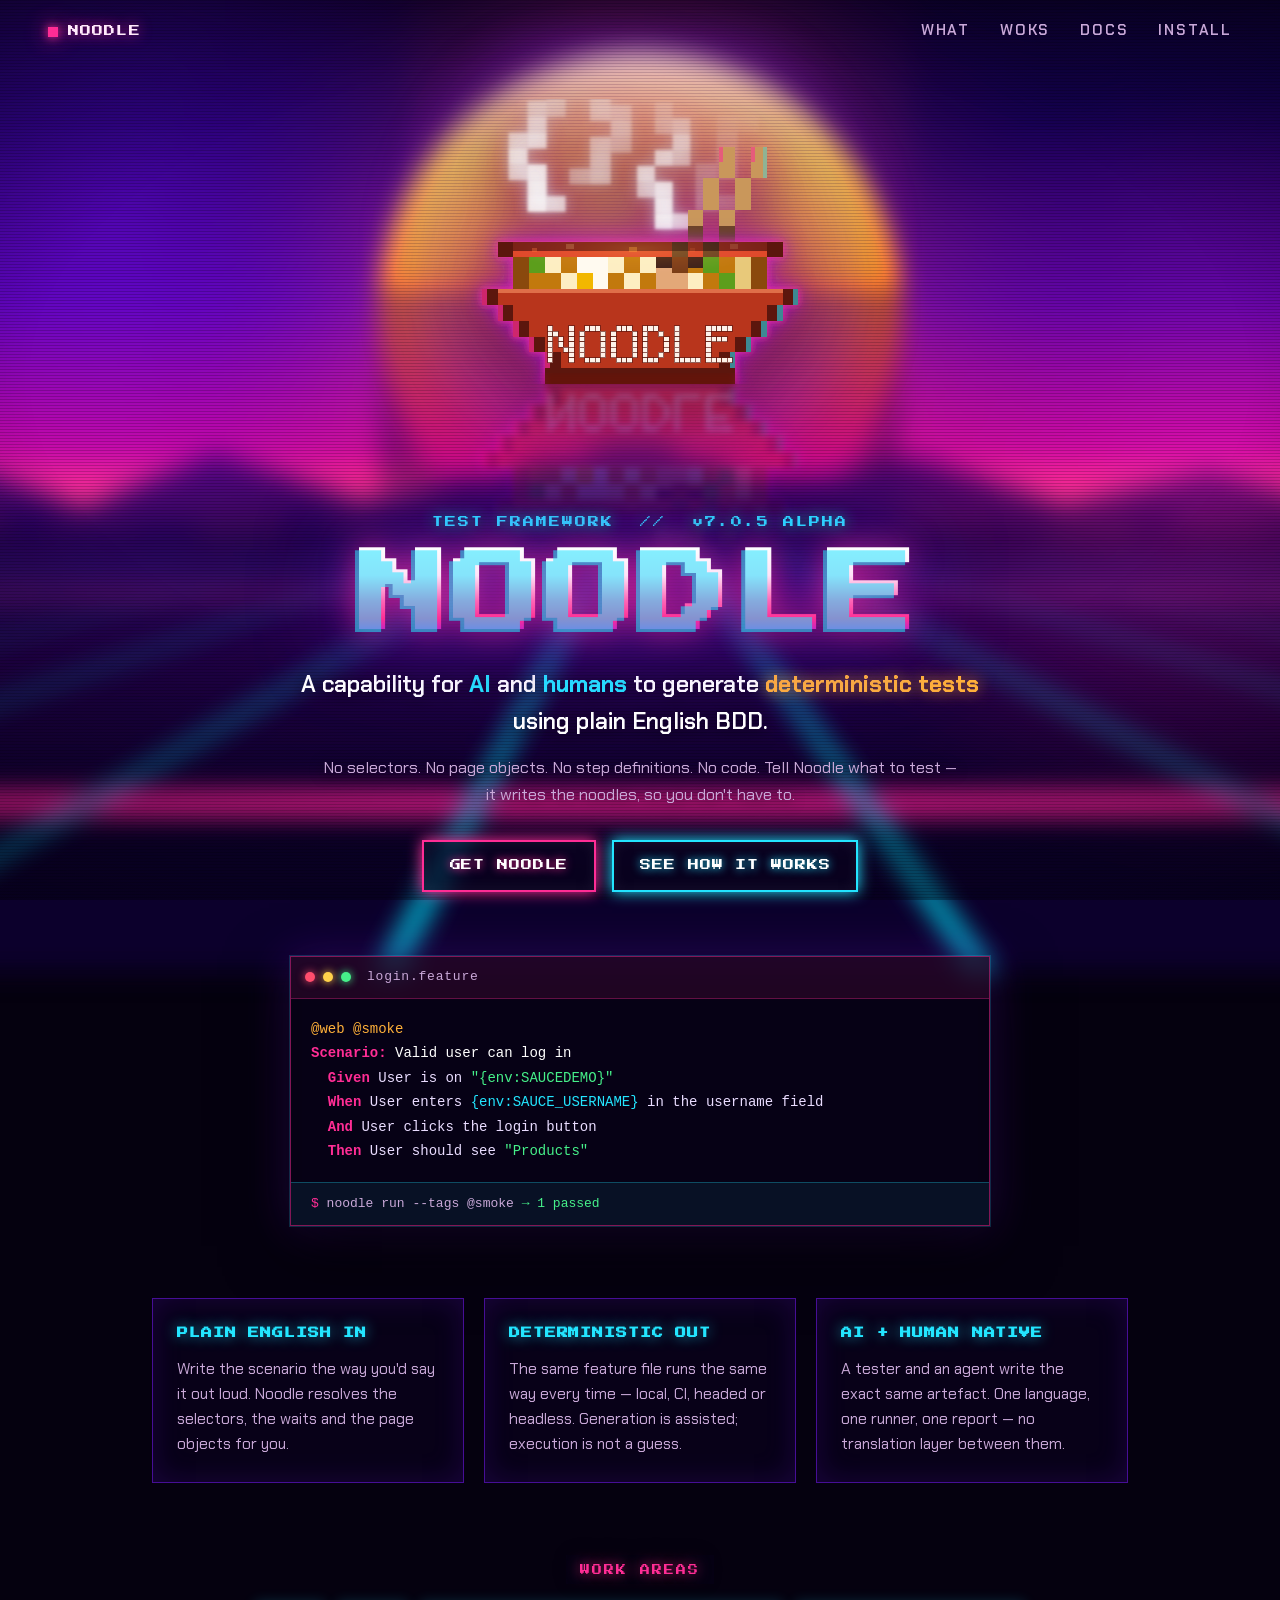
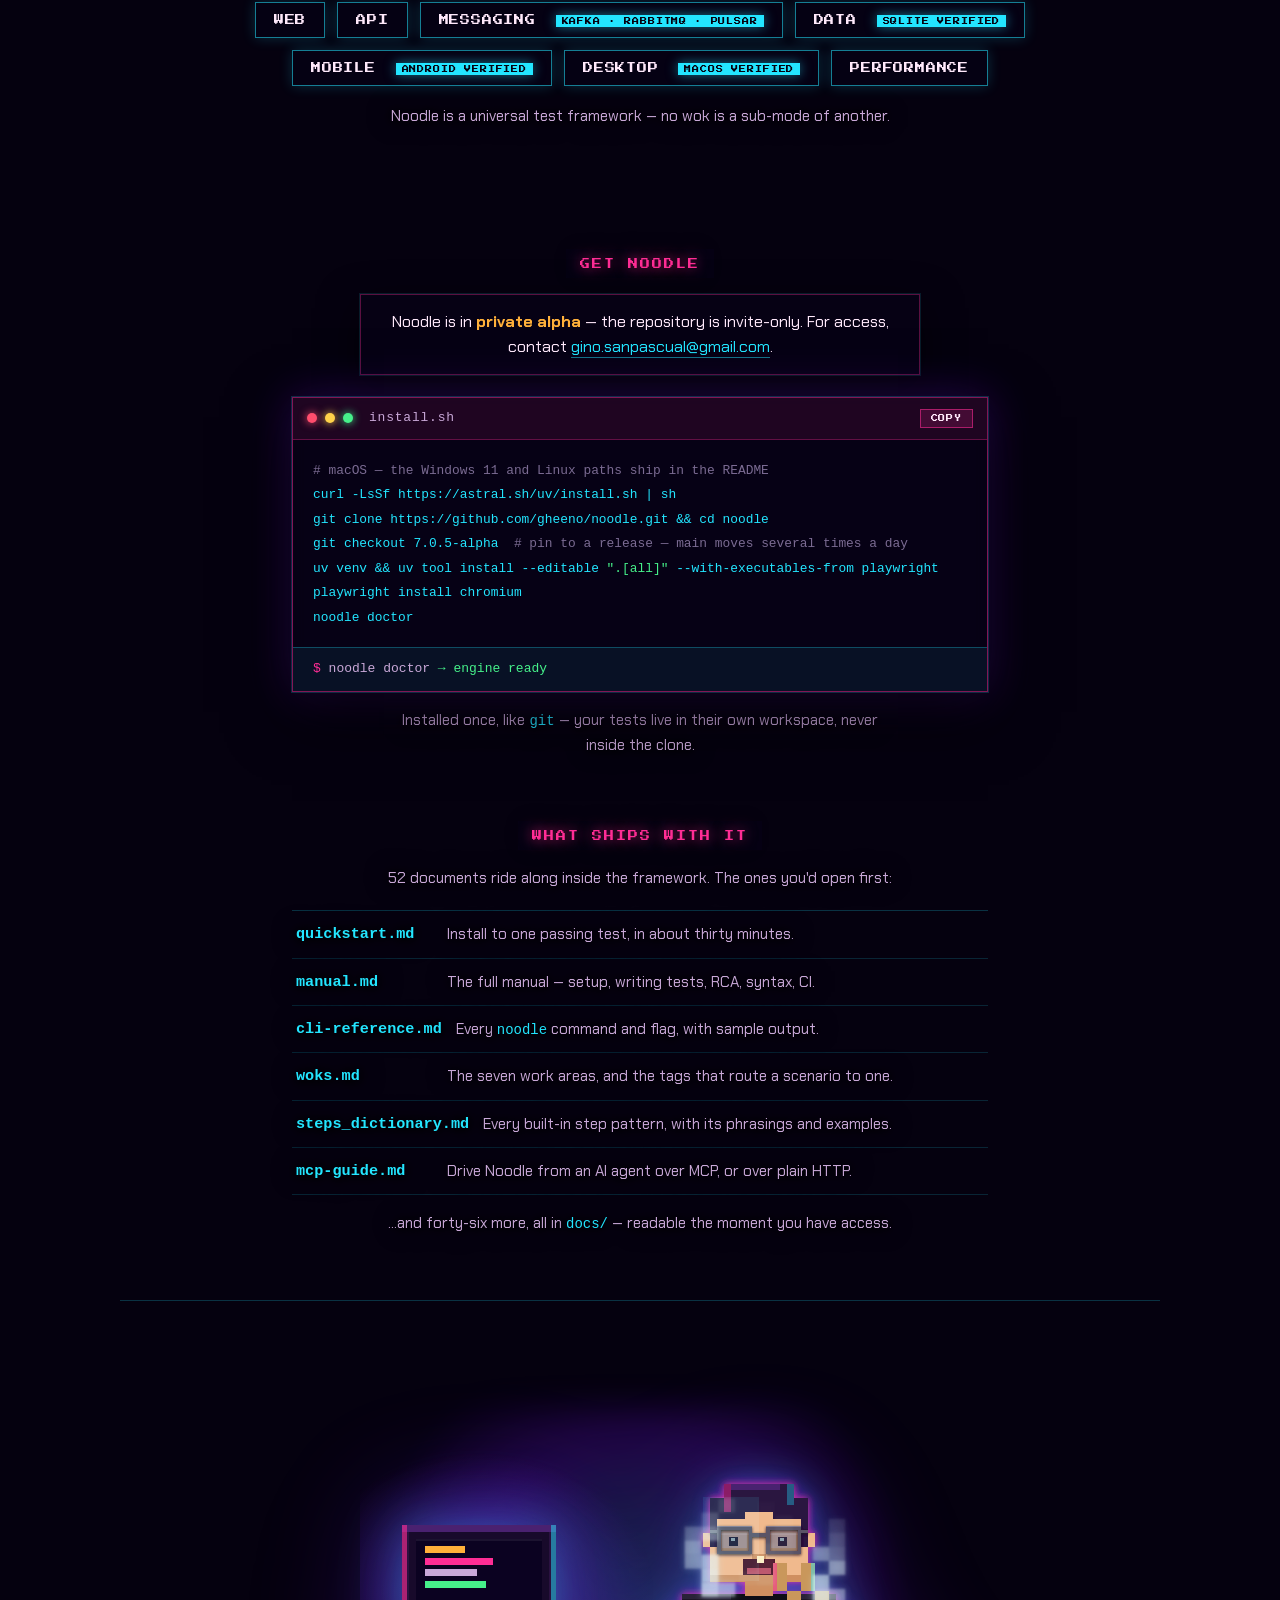
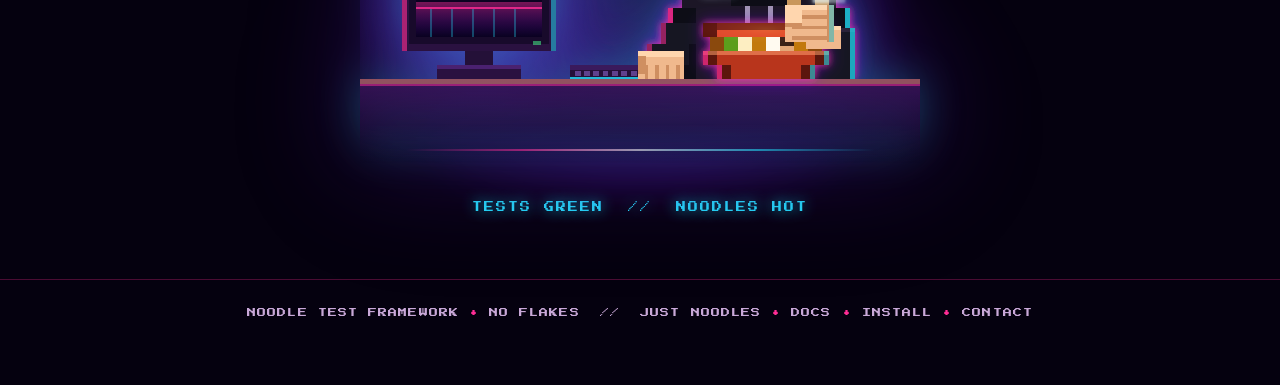
==== commit 1b51006a: "NLANDING_0021 style:bumps the page to the 7.0.5-alpha release Points the page at the build that now " ====
--- a/index.html
+++ b/index.html
@@ -71,7 +71,7 @@
     <!-- Tracks the latest release tag (`git tag --sort=-v:refname | head -1`),
          not main. The README tells pilot testers to pin to a tag, so main's
          version is never the one anyone is actually running. -->
-    <p class="kicker">TEST FRAMEWORK &nbsp;//&nbsp; v6.7.1 ALPHA</p>
+    <p class="kicker">TEST FRAMEWORK &nbsp;//&nbsp; v7.0.5 ALPHA</p>
 
     <h1 class="wordmark" data-parallax="8">
       <span class="wordmark-text" data-text="NOODLE">NOODLE</span>
@@ -158,7 +158,7 @@
 <pre class="code" id="install-cmd"><code><span class="c-cm"># macOS &mdash; the Windows 11 and Linux paths ship in the README</span>
 curl -LsSf https://astral.sh/uv/install.sh | sh
 git clone https://github.com/gheeno/noodle.git &amp;&amp; cd noodle
-git checkout 6.7.1-alpha  <span class="c-cm"># pin to a release &mdash; main moves several times a day</span>
+git checkout 7.0.5-alpha  <span class="c-cm"># pin to a release &mdash; main moves several times a day</span>
 uv venv &amp;&amp; uv tool install --editable <span class="c-str">".[all]"</span> --with-executables-from playwright
 playwright install chromium
 noodle doctor</code></pre>
@@ -174,7 +174,7 @@
   <section class="docs" id="docs">
     <p class="section-label">WHAT SHIPS WITH IT</p>
     <p class="docs-intro">
-      51 documents ride along inside the framework. The ones you'd open first:
+      52 documents ride along inside the framework. The ones you'd open first:
     </p>
 
     <ul class="docs-list">
@@ -187,7 +187,7 @@
     </ul>
 
     <p class="docs-note">
-      &hellip;and forty-five more, all in <code>docs/</code> &mdash; readable
+      &hellip;and forty-six more, all in <code>docs/</code> &mdash; readable
       the moment you have access.
     </p>
   </section>
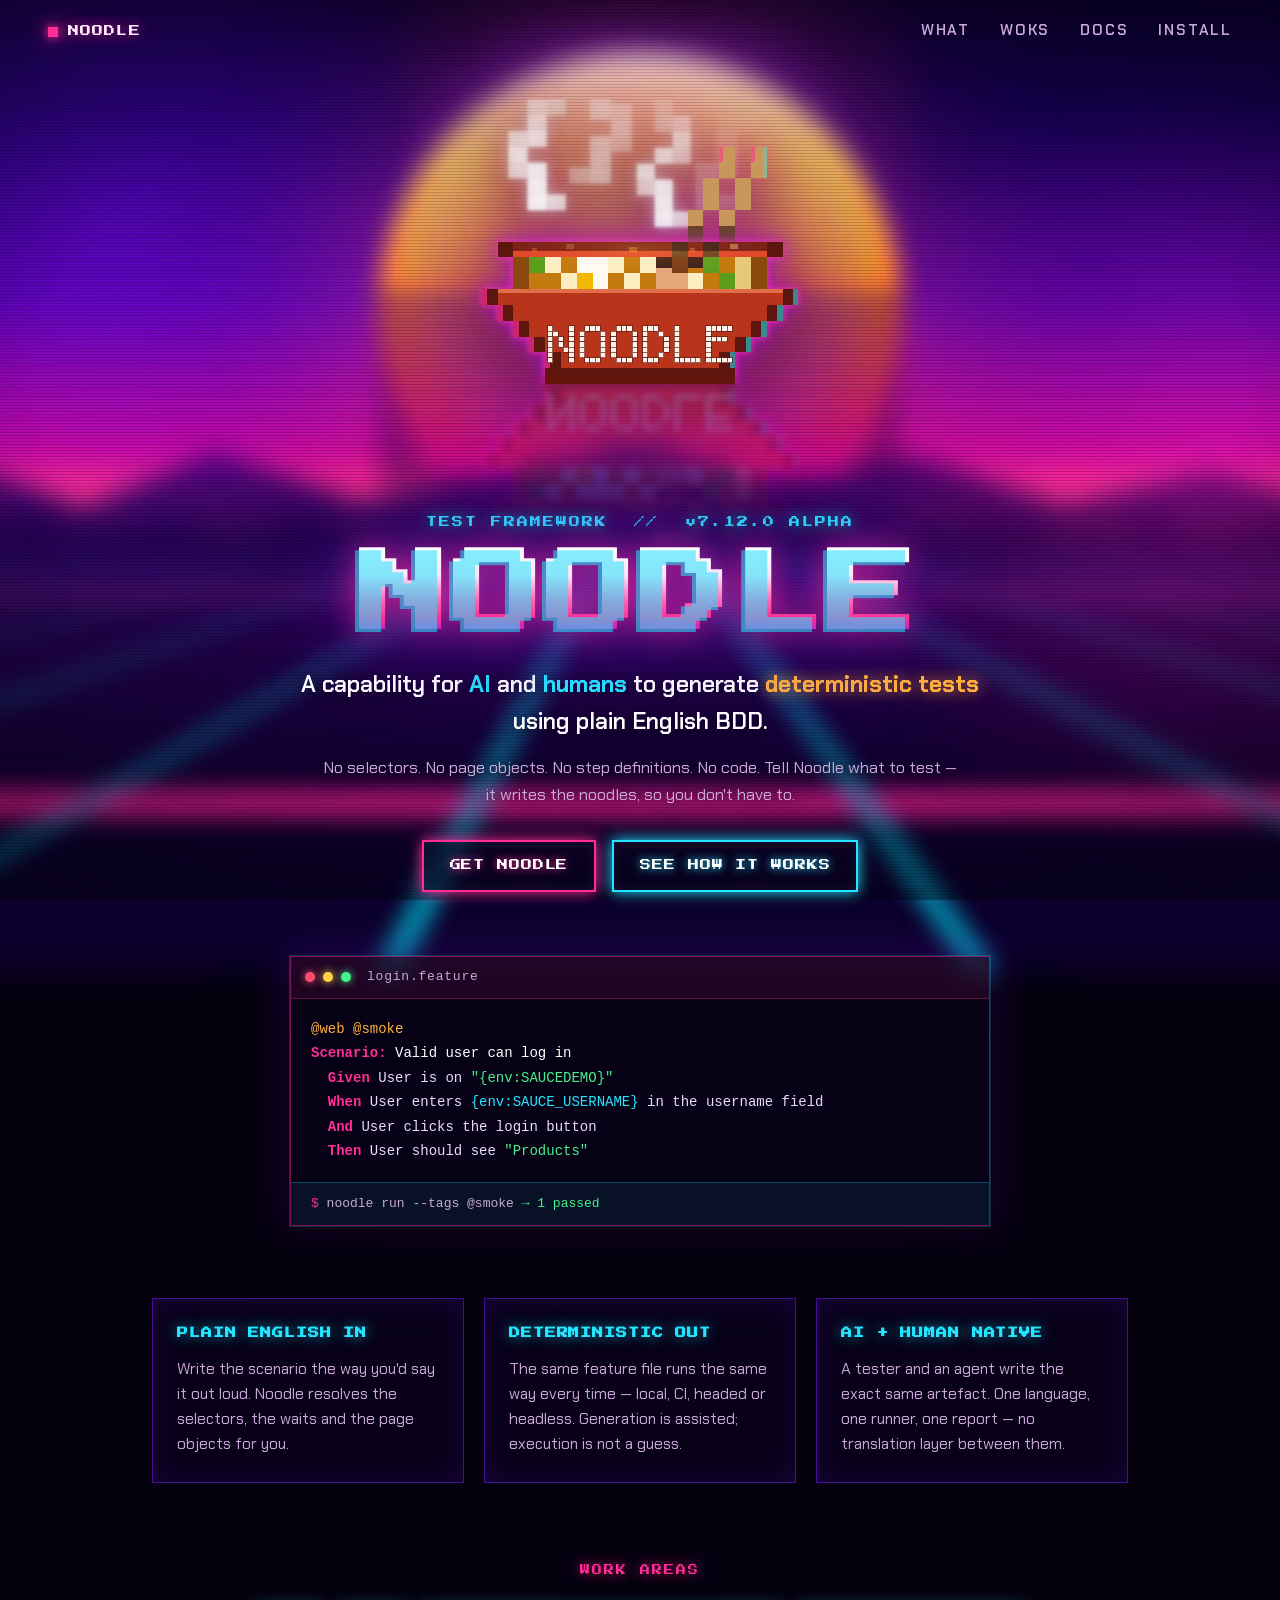
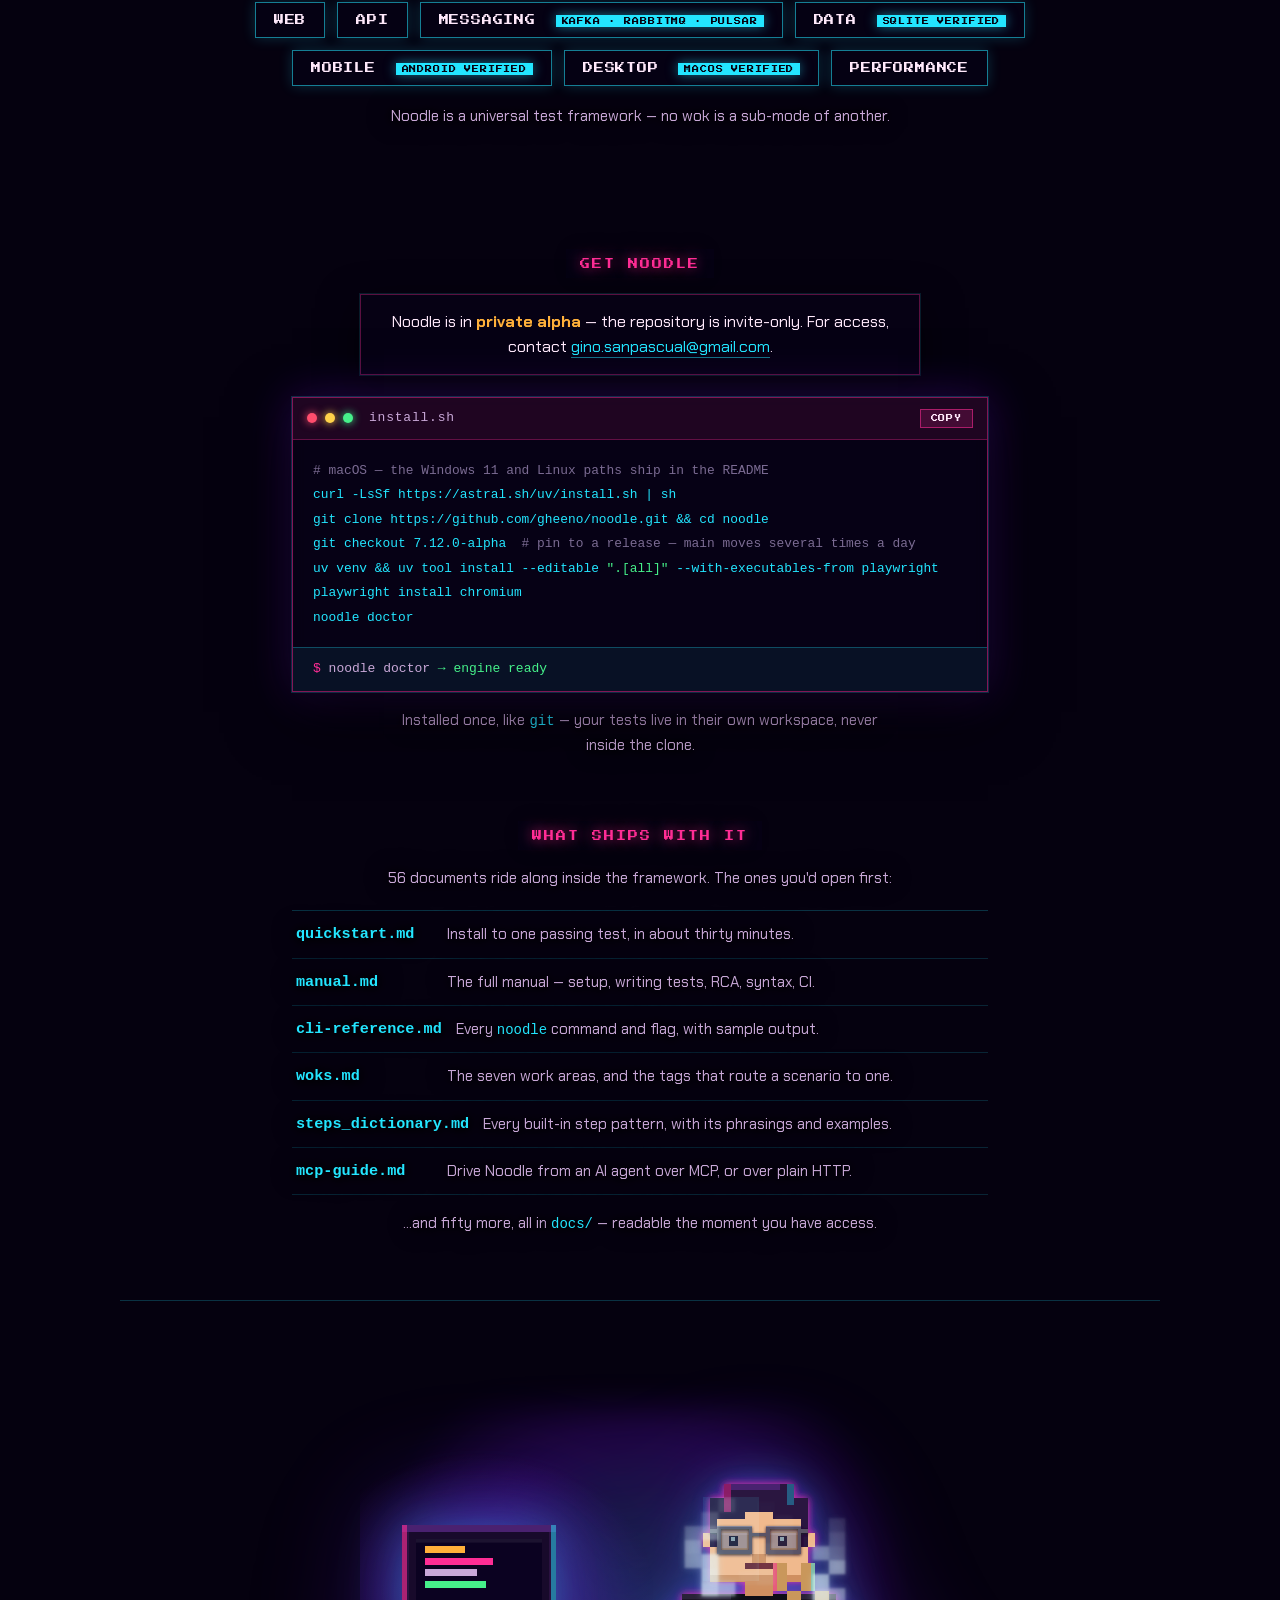
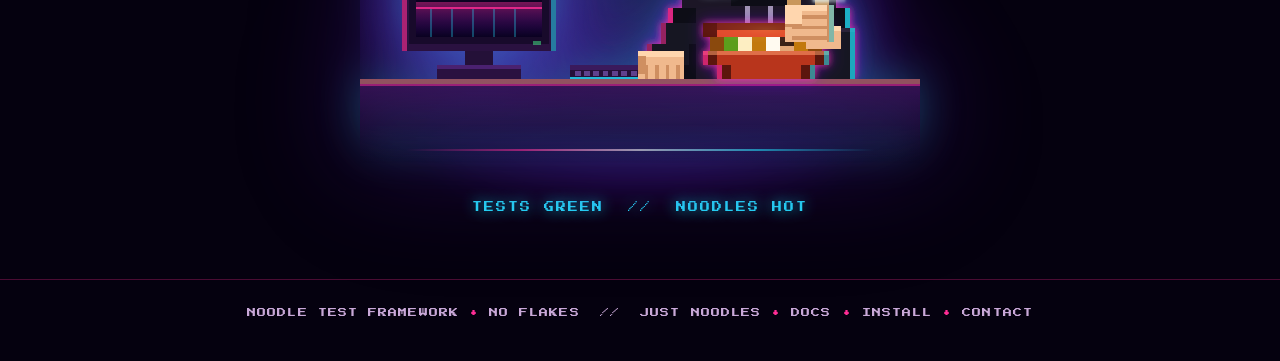
==== commit 20110218: "NLANDING_0022 style:bumps the page to the 7.12.0-alpha release points the page at the build the rele" ====
--- a/index.html
+++ b/index.html
@@ -71,7 +71,7 @@
     <!-- Tracks the latest release tag (`git tag --sort=-v:refname | head -1`),
          not main. The README tells pilot testers to pin to a tag, so main's
          version is never the one anyone is actually running. -->
-    <p class="kicker">TEST FRAMEWORK &nbsp;//&nbsp; v7.0.5 ALPHA</p>
+    <p class="kicker">TEST FRAMEWORK &nbsp;//&nbsp; v7.12.0 ALPHA</p>
 
     <h1 class="wordmark" data-parallax="8">
       <span class="wordmark-text" data-text="NOODLE">NOODLE</span>
@@ -158,7 +158,7 @@
 <pre class="code" id="install-cmd"><code><span class="c-cm"># macOS &mdash; the Windows 11 and Linux paths ship in the README</span>
 curl -LsSf https://astral.sh/uv/install.sh | sh
 git clone https://github.com/gheeno/noodle.git &amp;&amp; cd noodle
-git checkout 7.0.5-alpha  <span class="c-cm"># pin to a release &mdash; main moves several times a day</span>
+git checkout 7.12.0-alpha  <span class="c-cm"># pin to a release &mdash; main moves several times a day</span>
 uv venv &amp;&amp; uv tool install --editable <span class="c-str">".[all]"</span> --with-executables-from playwright
 playwright install chromium
 noodle doctor</code></pre>
@@ -174,7 +174,7 @@
   <section class="docs" id="docs">
     <p class="section-label">WHAT SHIPS WITH IT</p>
     <p class="docs-intro">
-      52 documents ride along inside the framework. The ones you'd open first:
+      56 documents ride along inside the framework. The ones you'd open first:
     </p>
 
     <ul class="docs-list">
@@ -187,7 +187,7 @@
     </ul>
 
     <p class="docs-note">
-      &hellip;and forty-six more, all in <code>docs/</code> &mdash; readable
+      &hellip;and fifty more, all in <code>docs/</code> &mdash; readable
       the moment you have access.
     </p>
   </section>
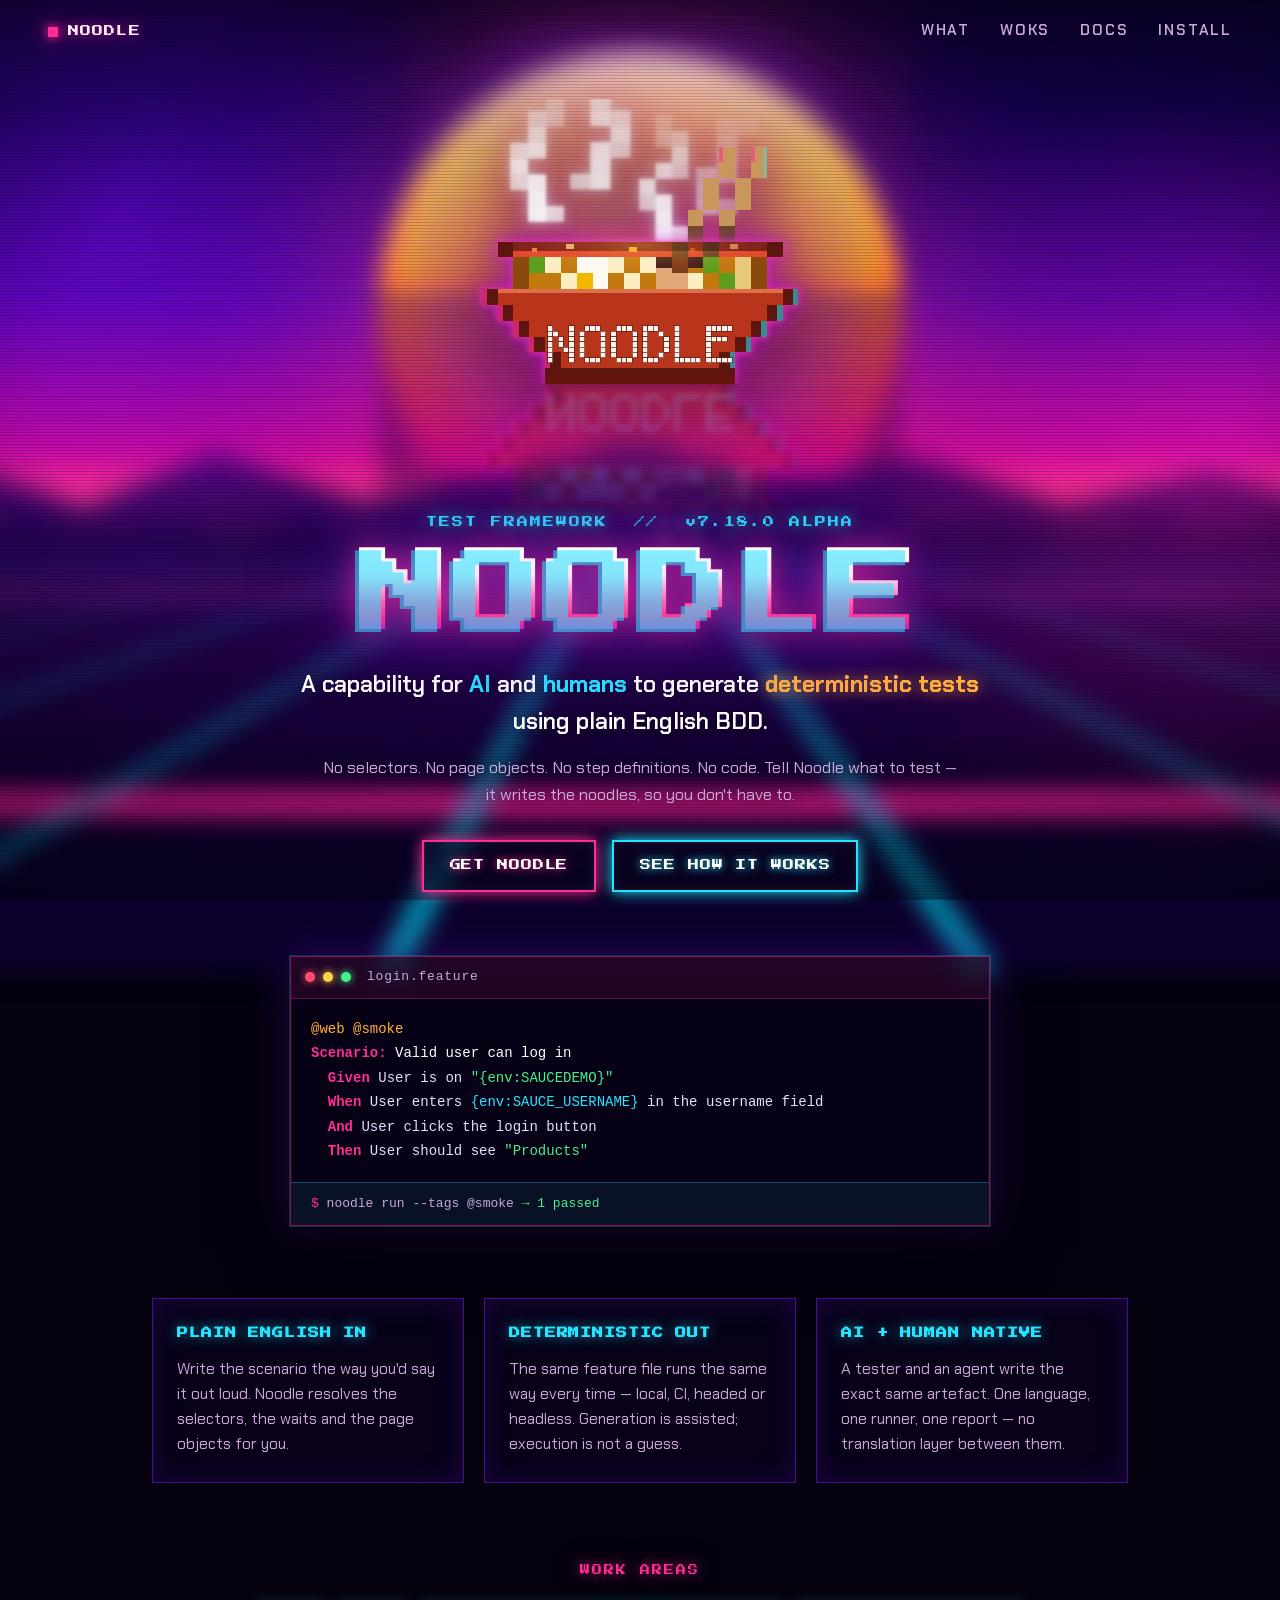
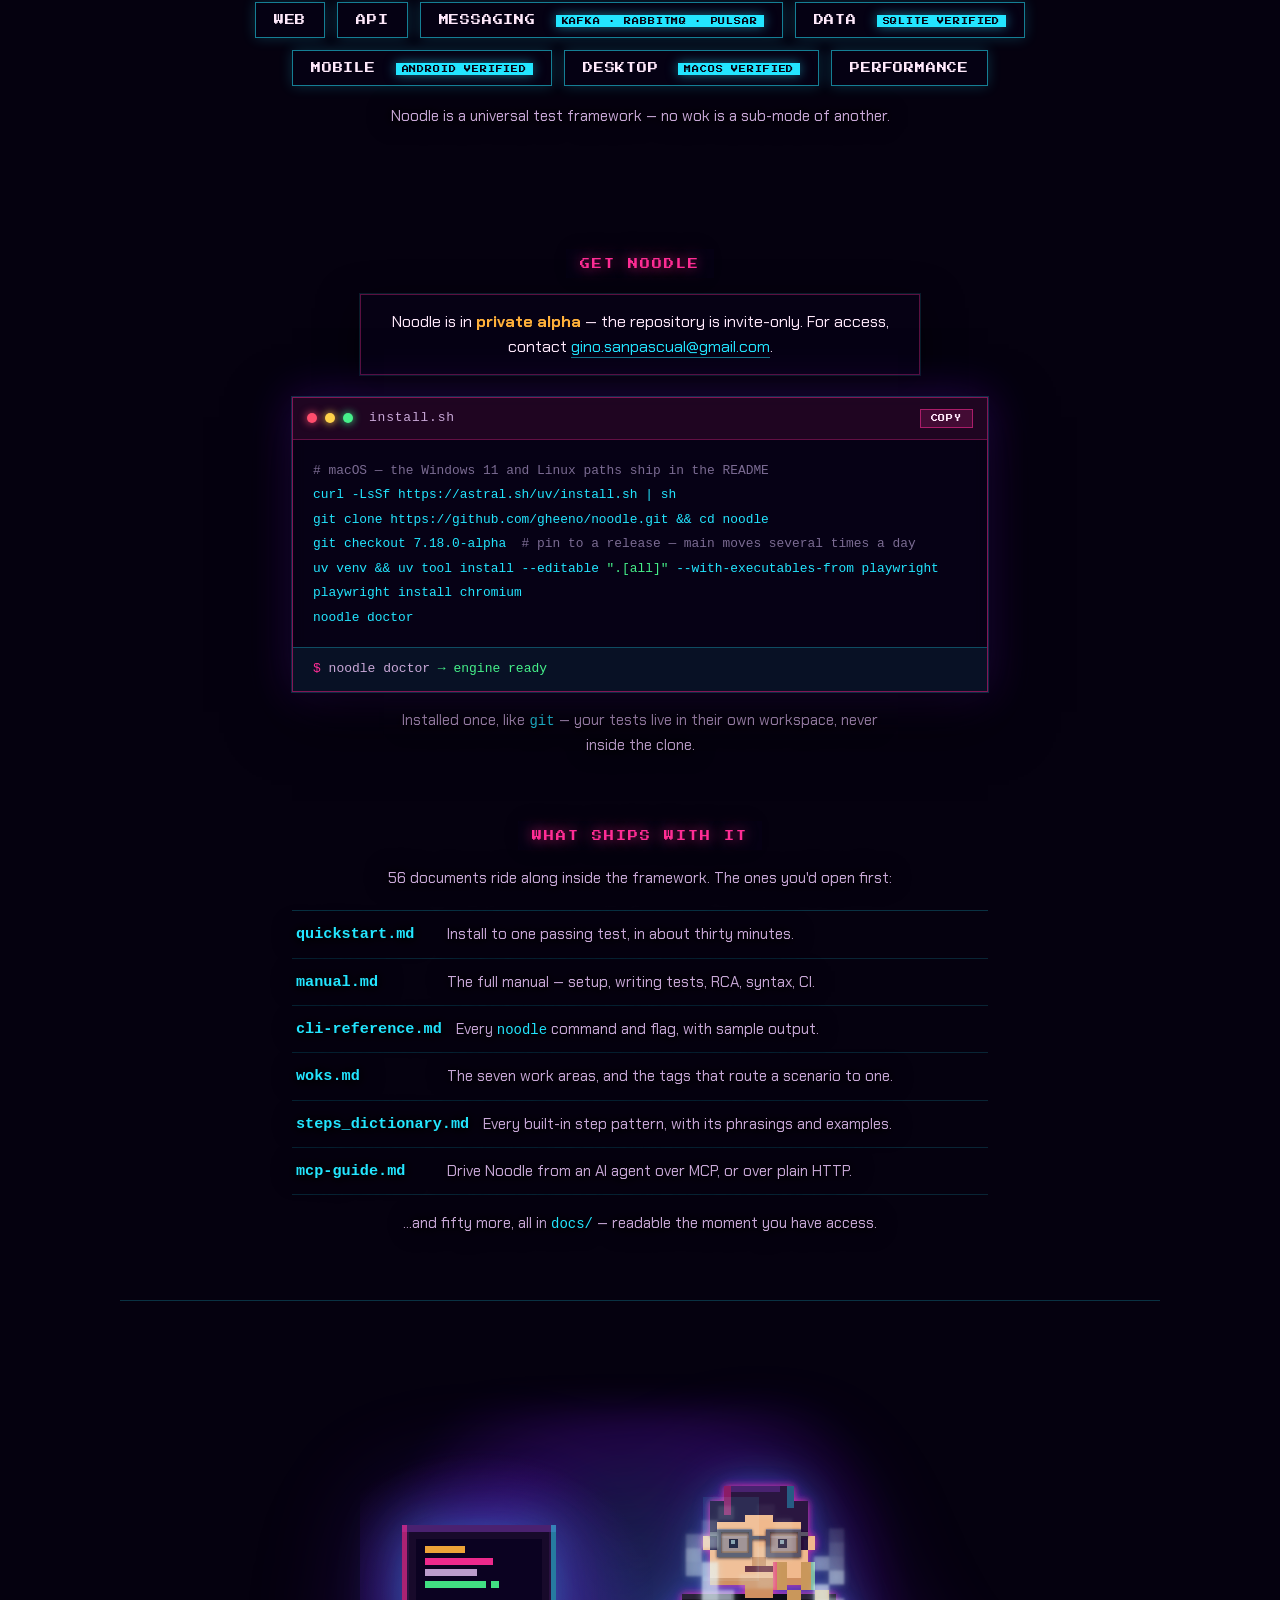
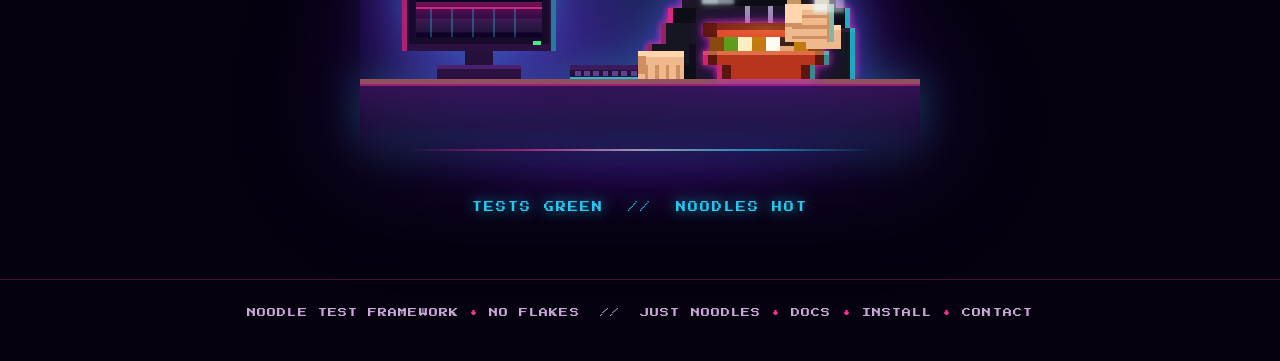
==== commit 996aa9d7: "NLANDING_0023 style:bumps the page to the 7.18.0-alpha release points the page at the build the rele" ====
--- a/index.html
+++ b/index.html
@@ -71,7 +71,7 @@
     <!-- Tracks the latest release tag (`git tag --sort=-v:refname | head -1`),
          not main. The README tells pilot testers to pin to a tag, so main's
          version is never the one anyone is actually running. -->
-    <p class="kicker">TEST FRAMEWORK &nbsp;//&nbsp; v7.12.0 ALPHA</p>
+    <p class="kicker">TEST FRAMEWORK &nbsp;//&nbsp; v7.18.0 ALPHA</p>
 
     <h1 class="wordmark" data-parallax="8">
       <span class="wordmark-text" data-text="NOODLE">NOODLE</span>
@@ -158,7 +158,7 @@
 <pre class="code" id="install-cmd"><code><span class="c-cm"># macOS &mdash; the Windows 11 and Linux paths ship in the README</span>
 curl -LsSf https://astral.sh/uv/install.sh | sh
 git clone https://github.com/gheeno/noodle.git &amp;&amp; cd noodle
-git checkout 7.12.0-alpha  <span class="c-cm"># pin to a release &mdash; main moves several times a day</span>
+git checkout 7.18.0-alpha  <span class="c-cm"># pin to a release &mdash; main moves several times a day</span>
 uv venv &amp;&amp; uv tool install --editable <span class="c-str">".[all]"</span> --with-executables-from playwright
 playwright install chromium
 noodle doctor</code></pre>
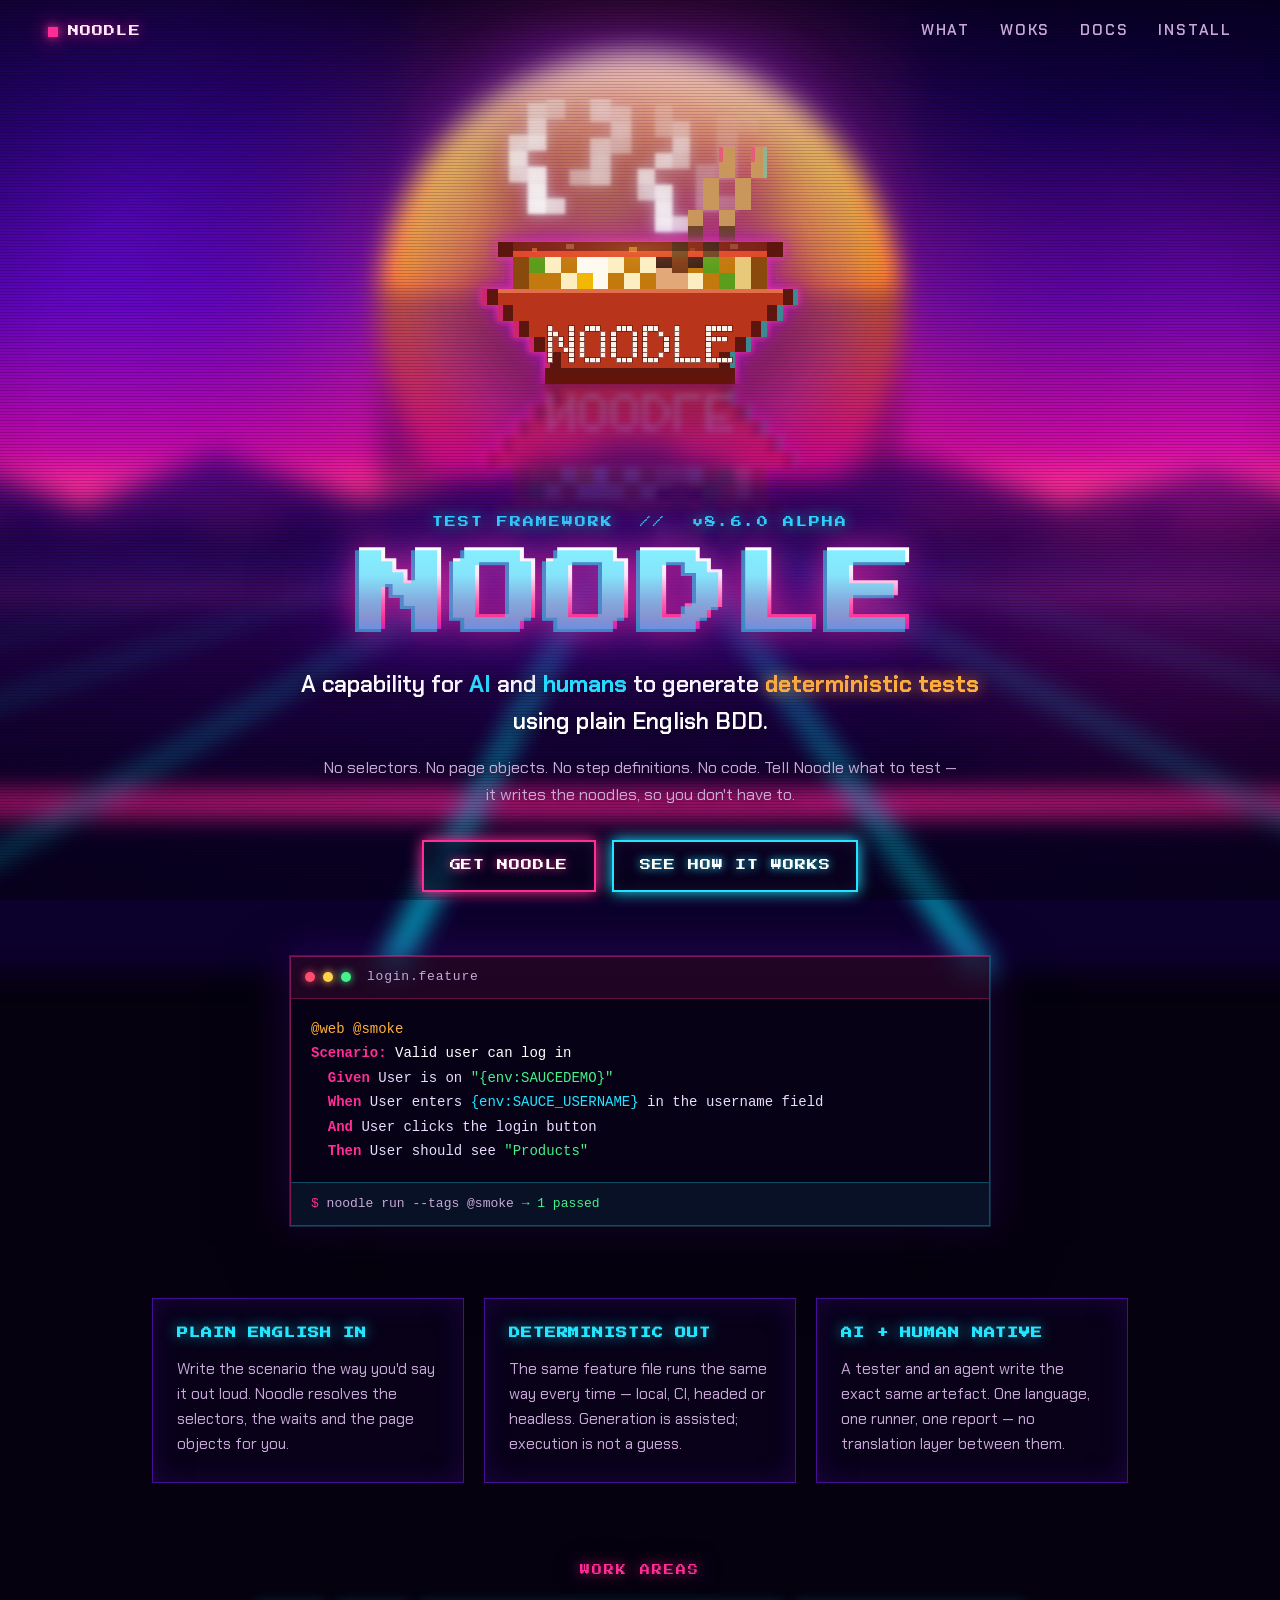
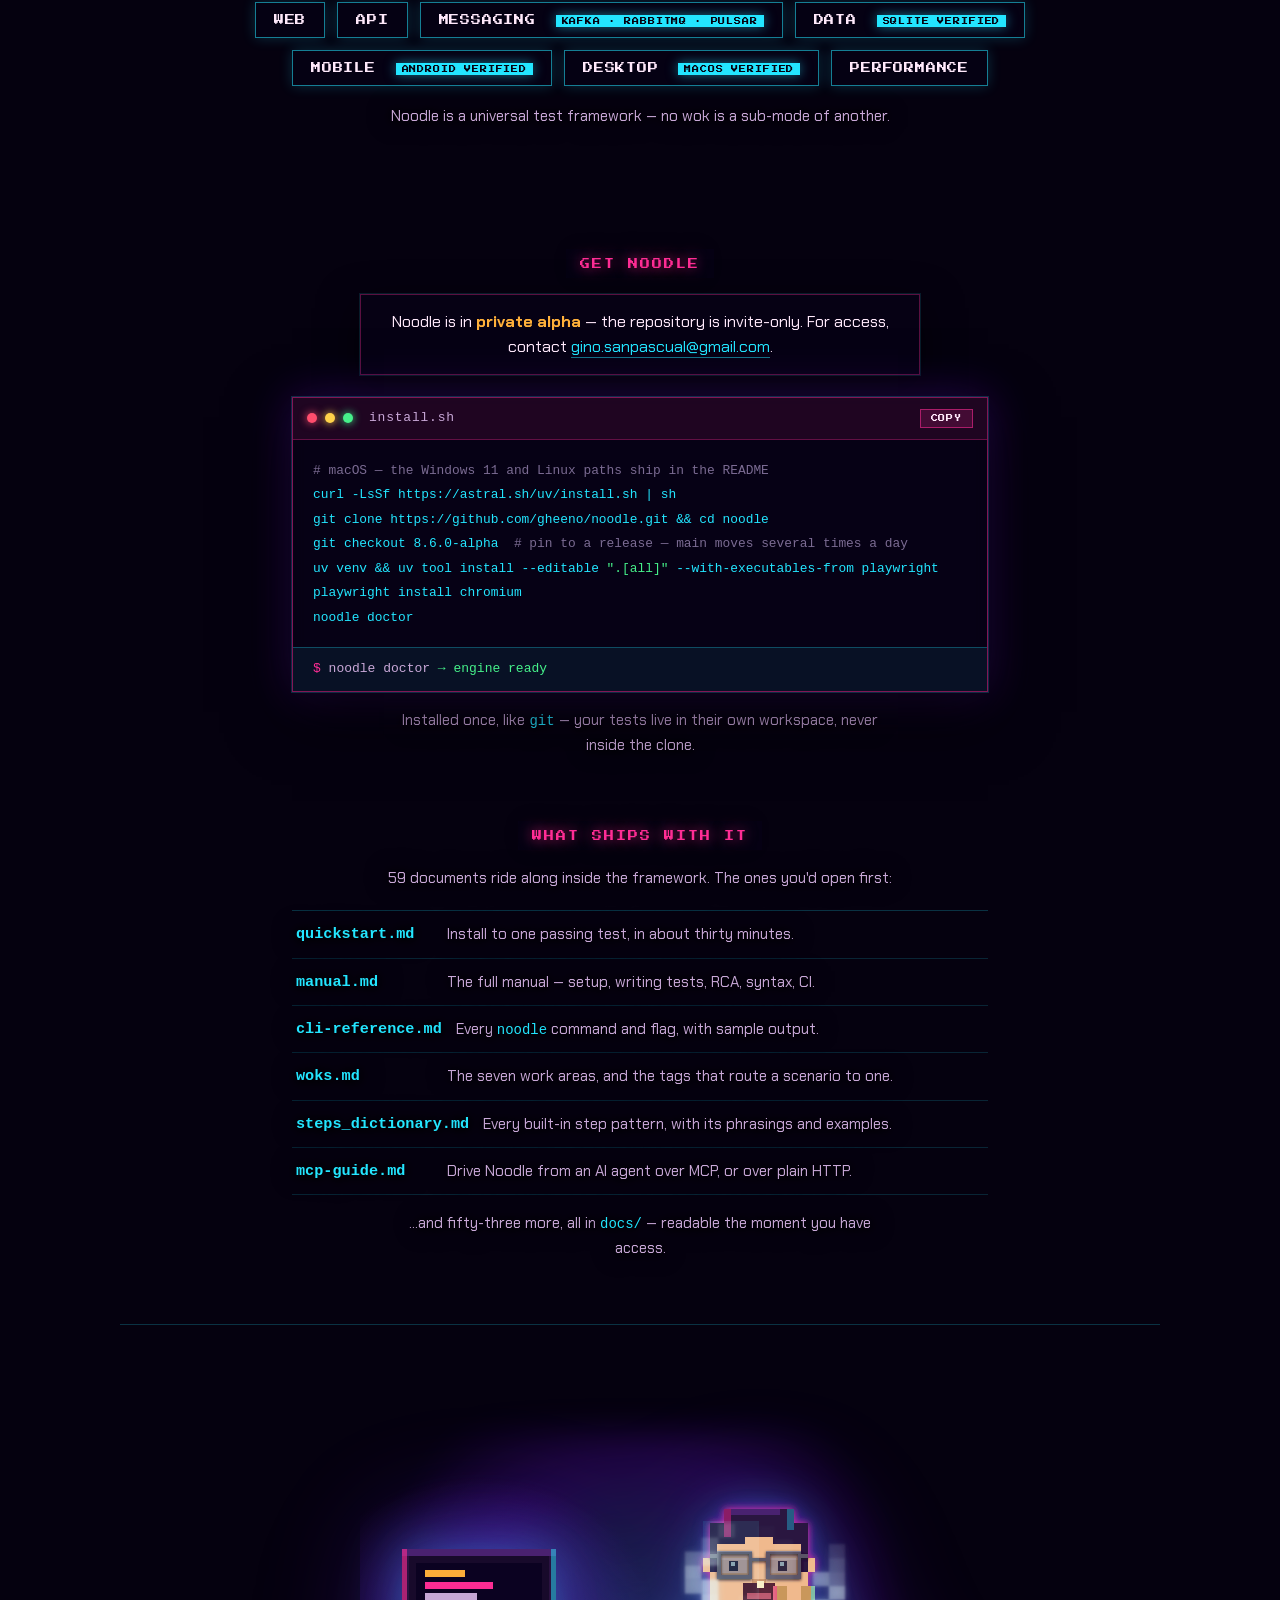
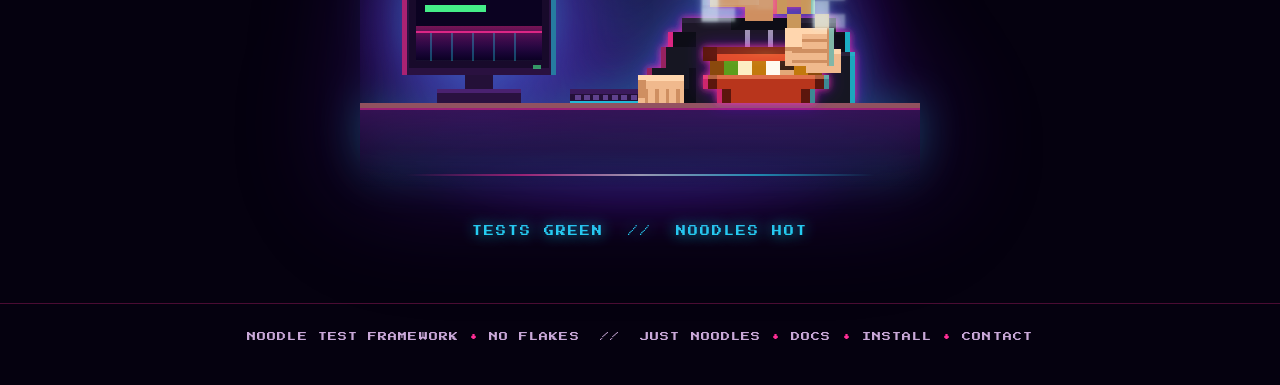
==== commit 5a62a8b1: "NLANDING_0024 style:bumps the page to the 8.6.0-alpha release Points the page at the build the relea" ====
--- a/index.html
+++ b/index.html
@@ -71,7 +71,7 @@
     <!-- Tracks the latest release tag (`git tag --sort=-v:refname | head -1`),
          not main. The README tells pilot testers to pin to a tag, so main's
          version is never the one anyone is actually running. -->
-    <p class="kicker">TEST FRAMEWORK &nbsp;//&nbsp; v7.18.0 ALPHA</p>
+    <p class="kicker">TEST FRAMEWORK &nbsp;//&nbsp; v8.6.0 ALPHA</p>
 
     <h1 class="wordmark" data-parallax="8">
       <span class="wordmark-text" data-text="NOODLE">NOODLE</span>
@@ -158,7 +158,7 @@
 <pre class="code" id="install-cmd"><code><span class="c-cm"># macOS &mdash; the Windows 11 and Linux paths ship in the README</span>
 curl -LsSf https://astral.sh/uv/install.sh | sh
 git clone https://github.com/gheeno/noodle.git &amp;&amp; cd noodle
-git checkout 7.18.0-alpha  <span class="c-cm"># pin to a release &mdash; main moves several times a day</span>
+git checkout 8.6.0-alpha  <span class="c-cm"># pin to a release &mdash; main moves several times a day</span>
 uv venv &amp;&amp; uv tool install --editable <span class="c-str">".[all]"</span> --with-executables-from playwright
 playwright install chromium
 noodle doctor</code></pre>
@@ -174,7 +174,7 @@
   <section class="docs" id="docs">
     <p class="section-label">WHAT SHIPS WITH IT</p>
     <p class="docs-intro">
-      56 documents ride along inside the framework. The ones you'd open first:
+      59 documents ride along inside the framework. The ones you'd open first:
     </p>
 
     <ul class="docs-list">
@@ -187,7 +187,7 @@
     </ul>
 
     <p class="docs-note">
-      &hellip;and fifty more, all in <code>docs/</code> &mdash; readable
+      &hellip;and fifty-three more, all in <code>docs/</code> &mdash; readable
       the moment you have access.
     </p>
   </section>
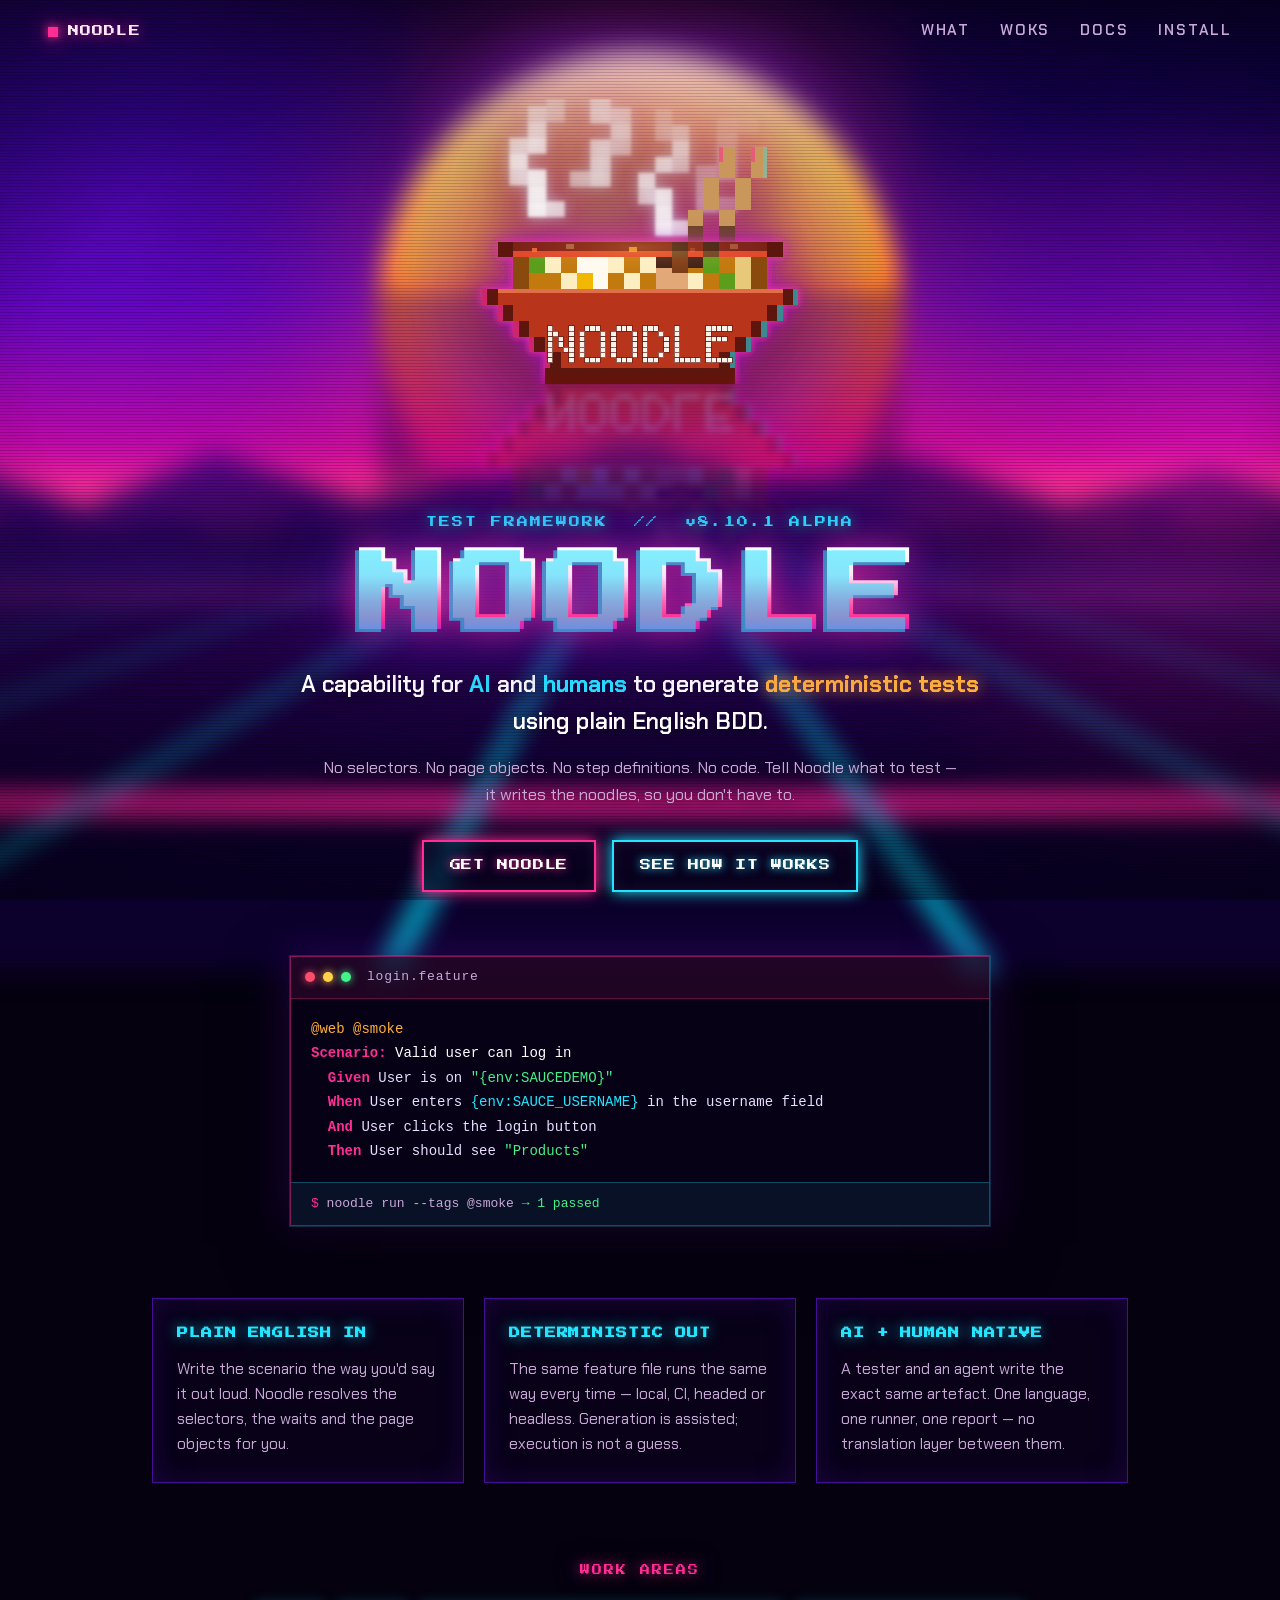
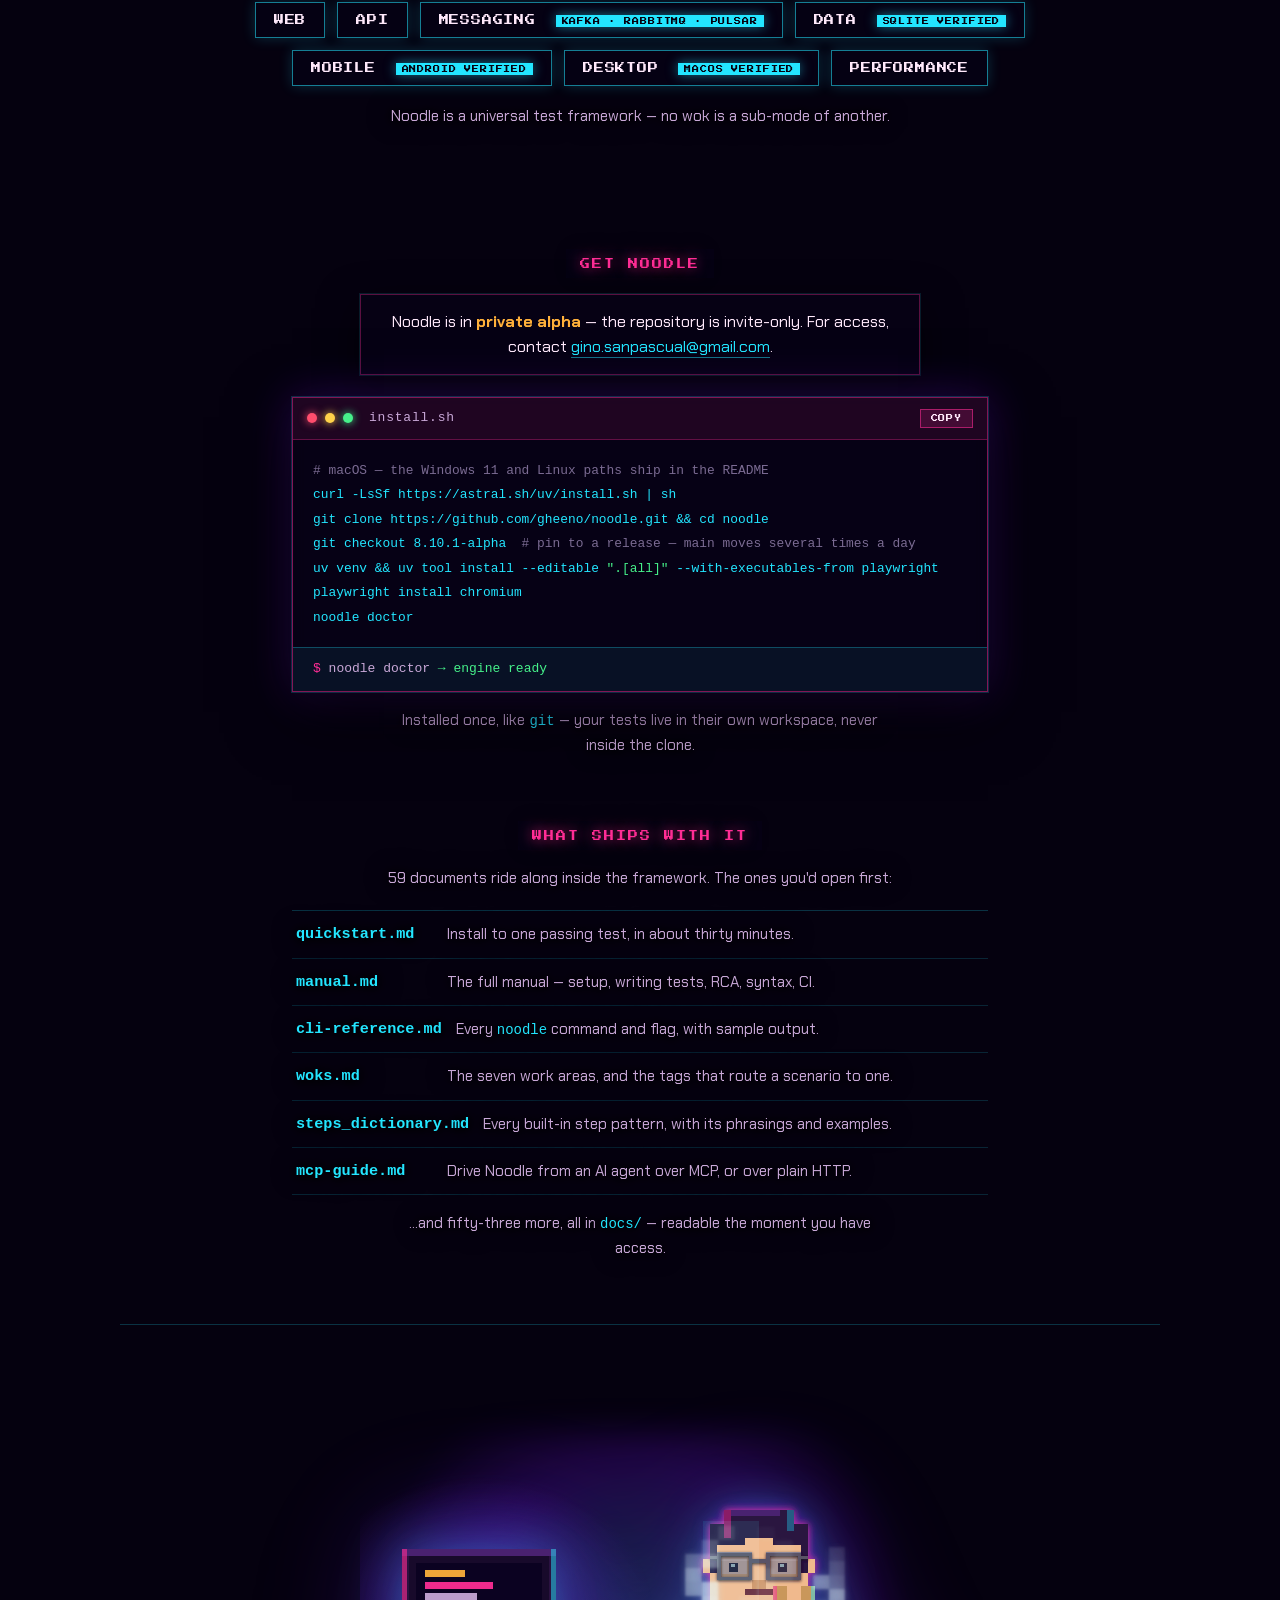
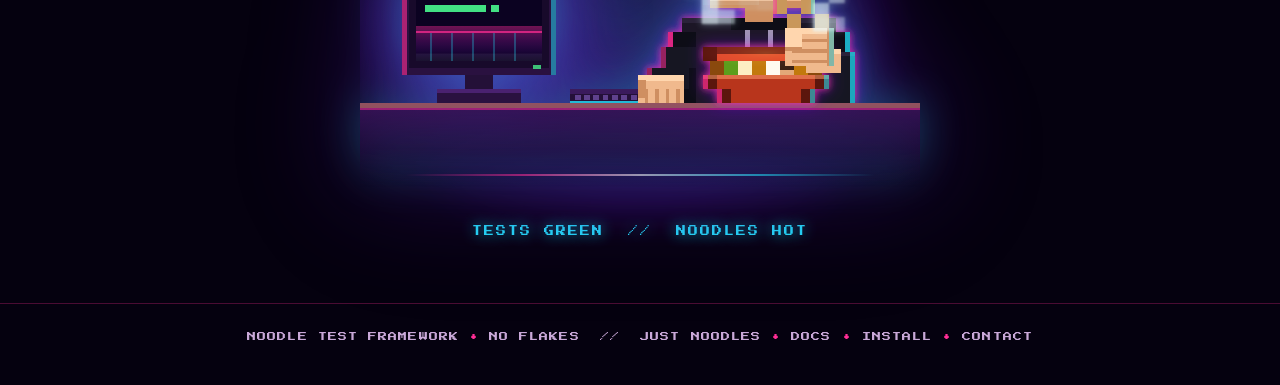
==== commit 662defe7: "NLANDING_0025 style:bumps the page to the 8.10.1-alpha release Points the page at the build the rele" ====
--- a/index.html
+++ b/index.html
@@ -71,7 +71,7 @@
     <!-- Tracks the latest release tag (`git tag --sort=-v:refname | head -1`),
          not main. The README tells pilot testers to pin to a tag, so main's
          version is never the one anyone is actually running. -->
-    <p class="kicker">TEST FRAMEWORK &nbsp;//&nbsp; v8.6.0 ALPHA</p>
+    <p class="kicker">TEST FRAMEWORK &nbsp;//&nbsp; v8.10.1 ALPHA</p>
 
     <h1 class="wordmark" data-parallax="8">
       <span class="wordmark-text" data-text="NOODLE">NOODLE</span>
@@ -158,7 +158,7 @@
 <pre class="code" id="install-cmd"><code><span class="c-cm"># macOS &mdash; the Windows 11 and Linux paths ship in the README</span>
 curl -LsSf https://astral.sh/uv/install.sh | sh
 git clone https://github.com/gheeno/noodle.git &amp;&amp; cd noodle
-git checkout 8.6.0-alpha  <span class="c-cm"># pin to a release &mdash; main moves several times a day</span>
+git checkout 8.10.1-alpha  <span class="c-cm"># pin to a release &mdash; main moves several times a day</span>
 uv venv &amp;&amp; uv tool install --editable <span class="c-str">".[all]"</span> --with-executables-from playwright
 playwright install chromium
 noodle doctor</code></pre>
